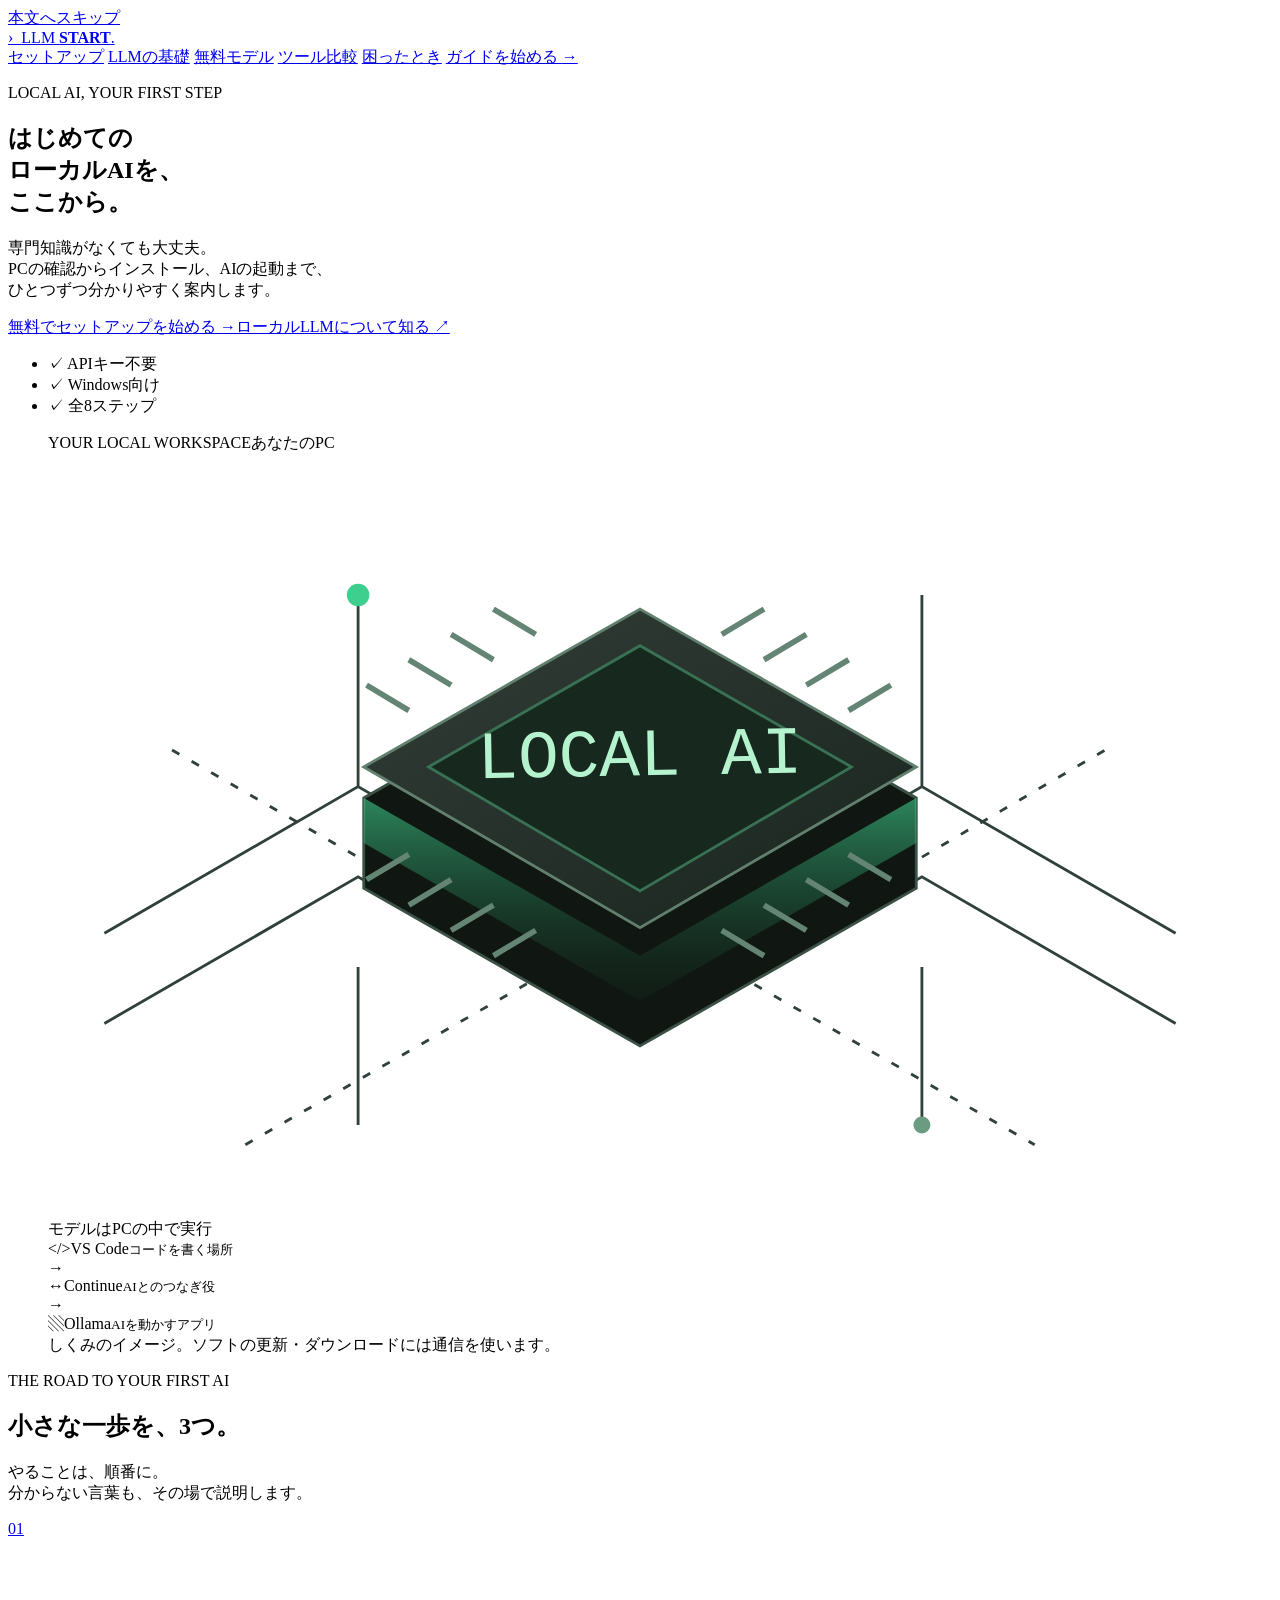
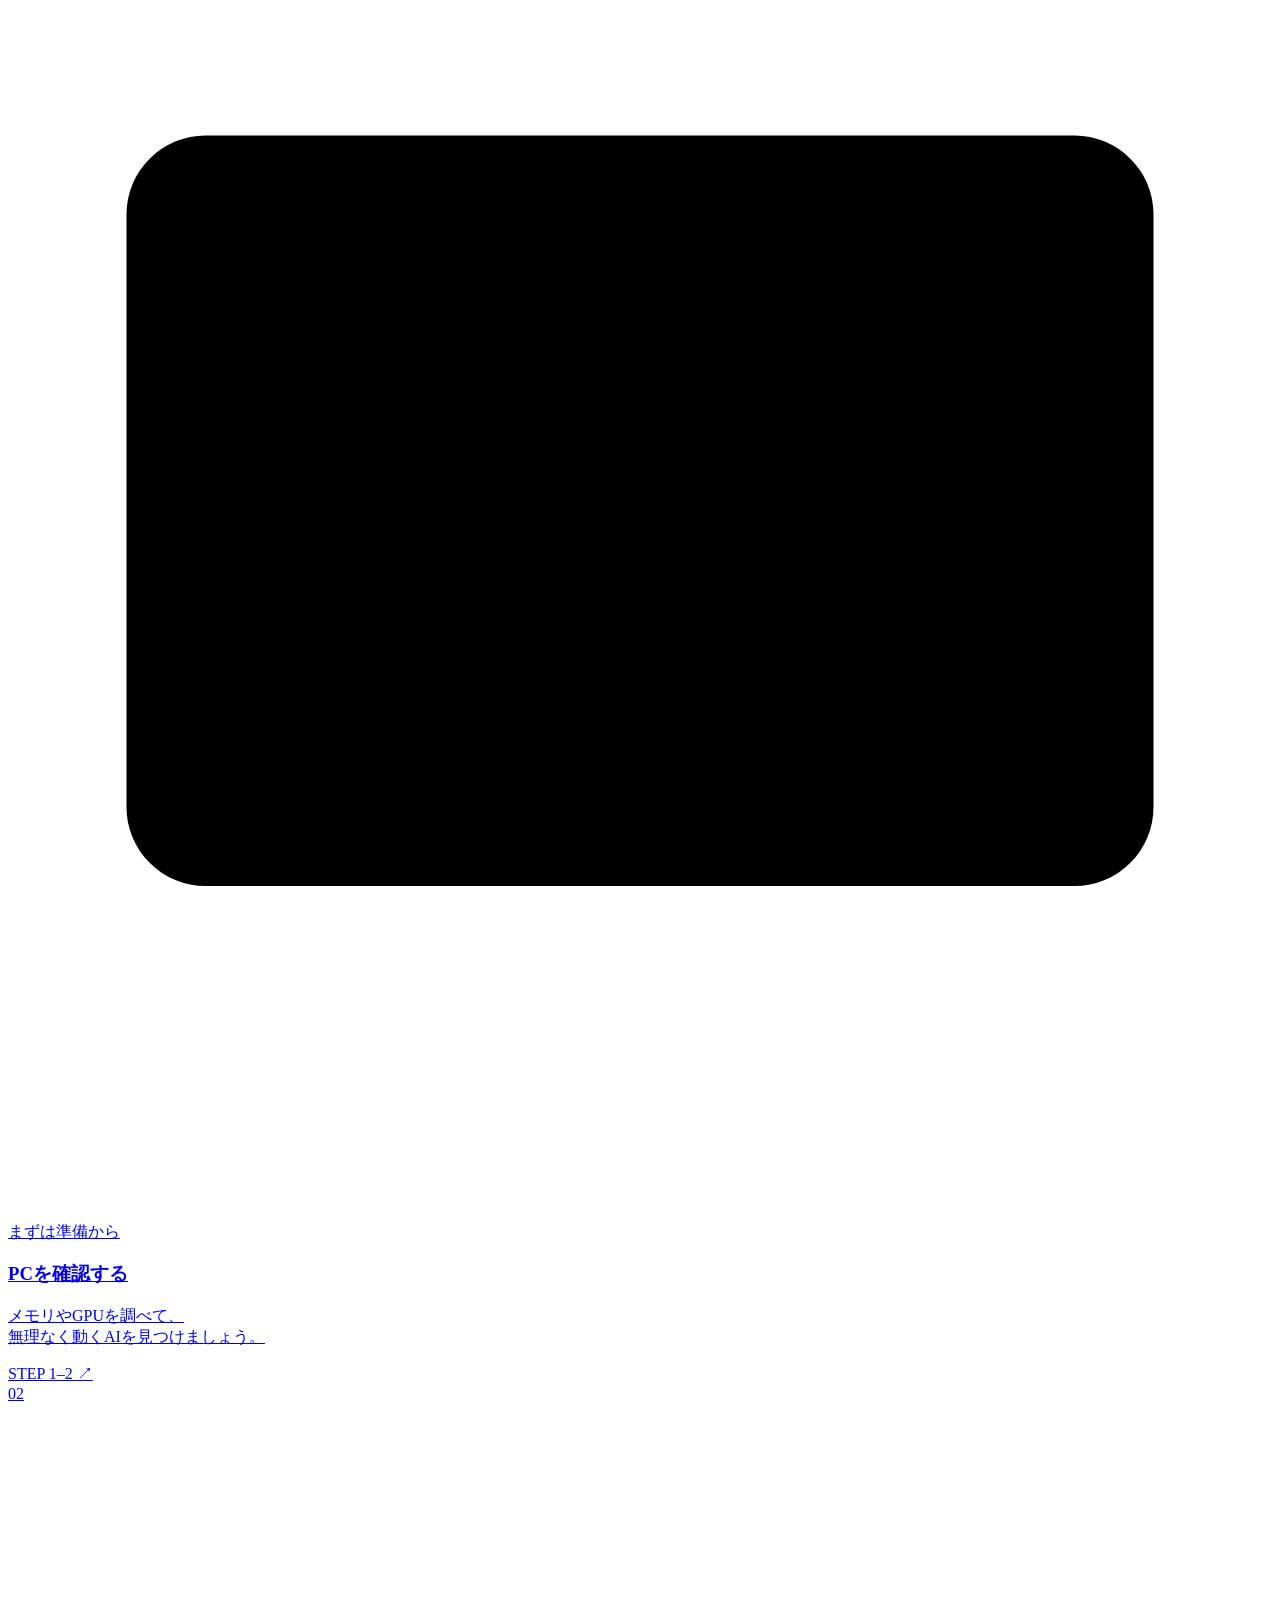
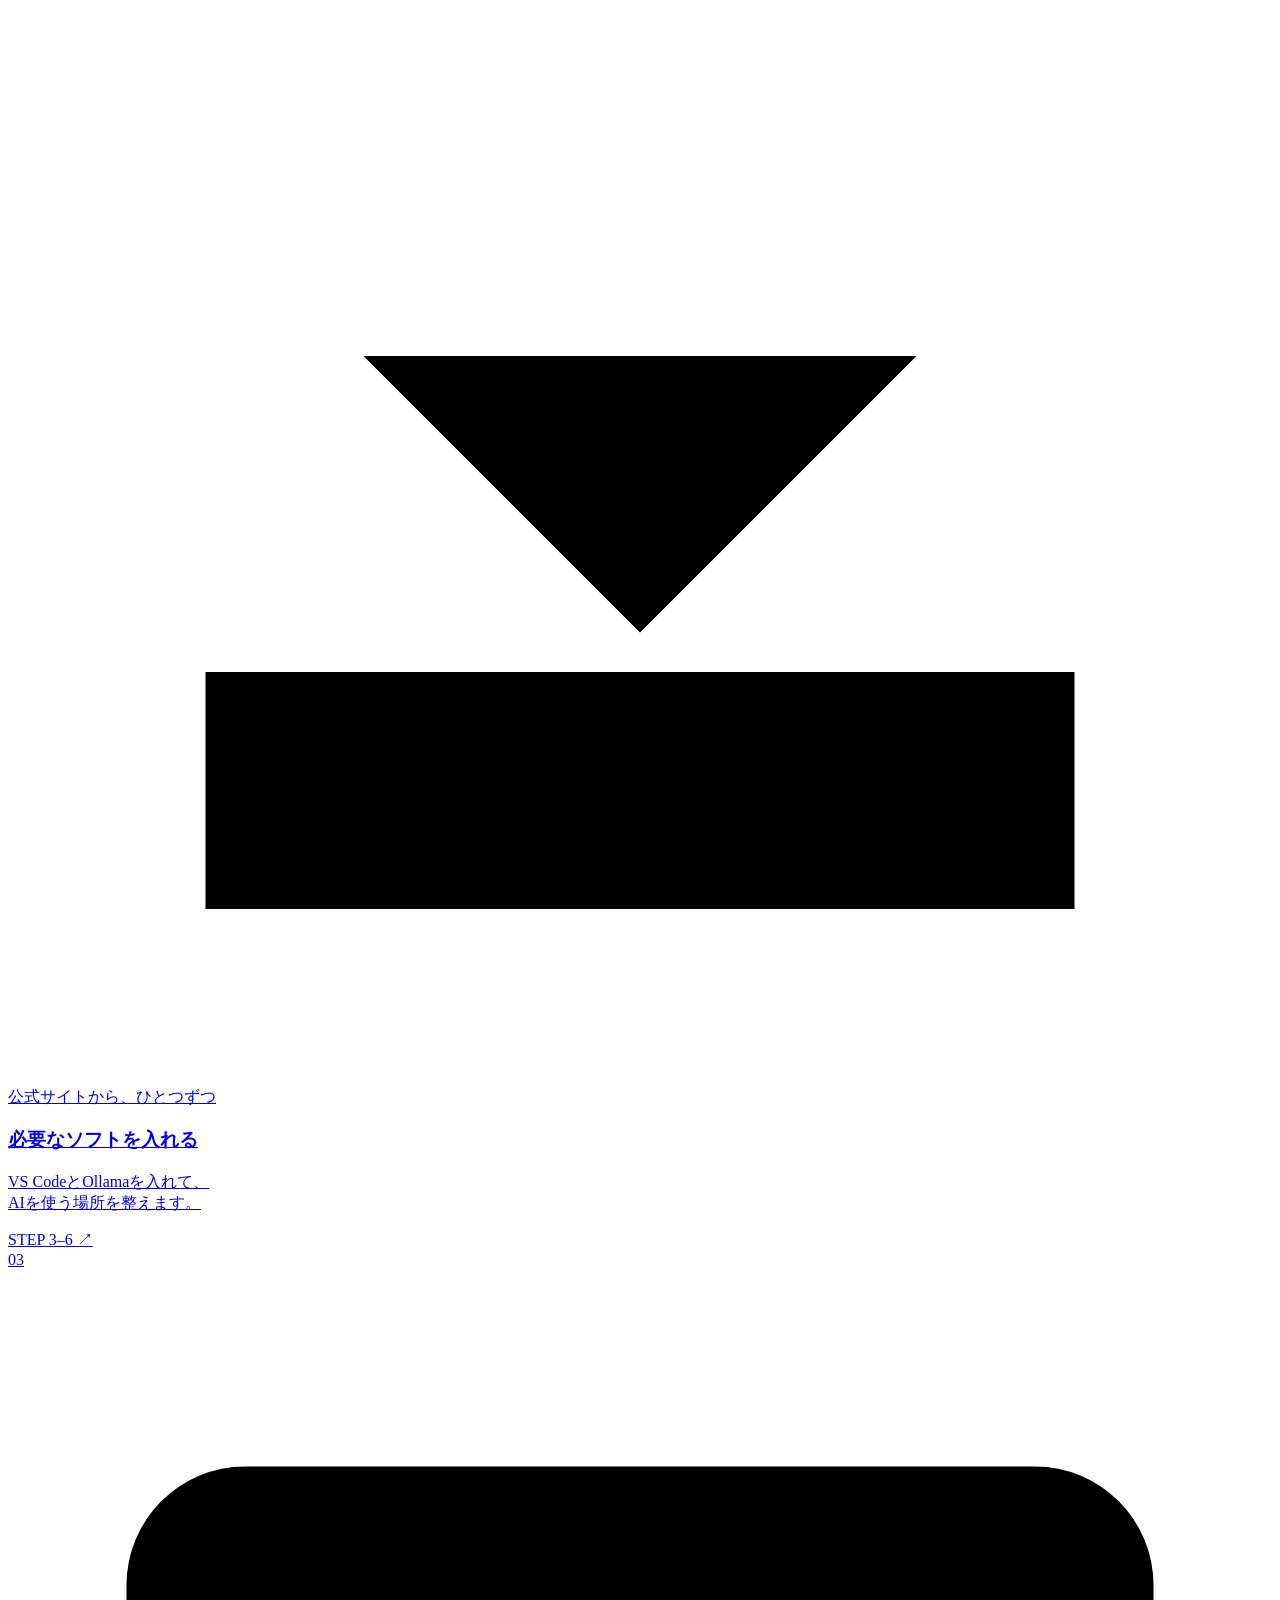
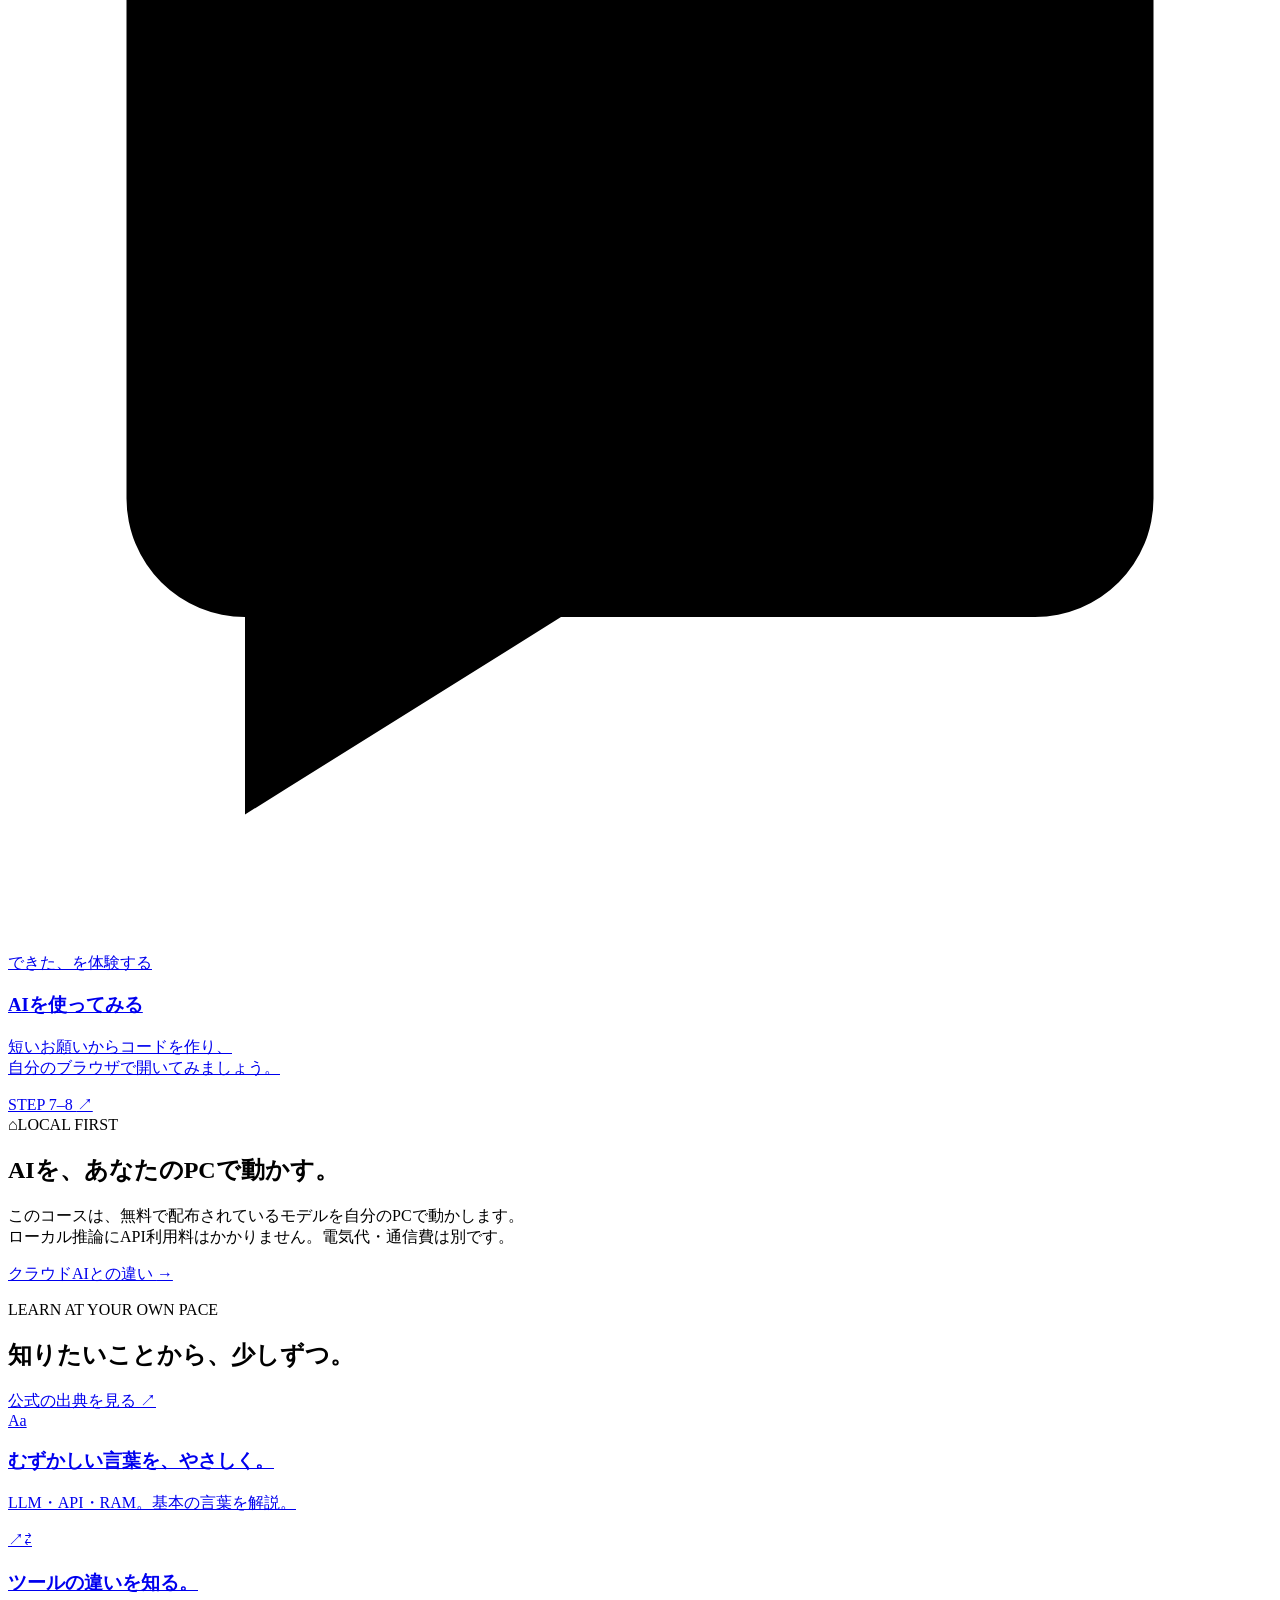
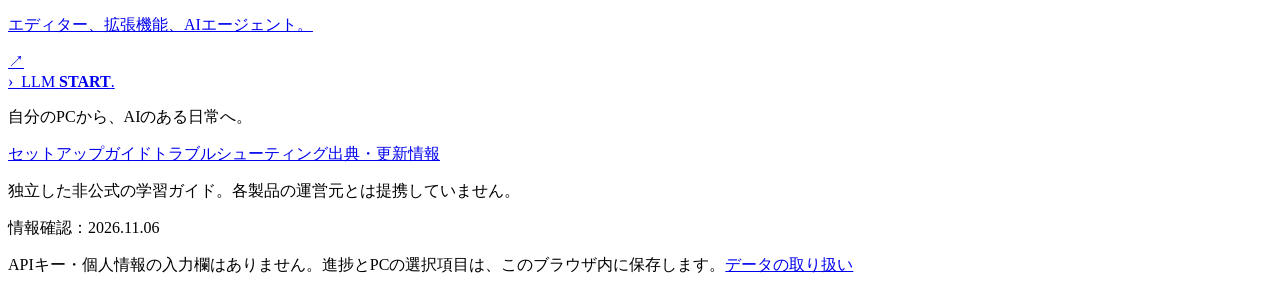
==== index.html @ eb3d096a "Publish LLM START guide pages" ====
<!doctype html>
<html lang="ja">
<head>
  <meta charset="utf-8">
  <meta name="viewport" content="width=device-width, initial-scale=1">
  <meta name="description" content="PCの確認からAIでコードを作るまで。Windows向けの無料ローカルLLM導入ガイド。">
  <meta name="theme-color" content="#121212">
  <meta http-equiv="Content-Security-Policy" content="default-src 'self'; script-src 'self'; style-src 'self'; img-src 'self' data:; connect-src 'none'; font-src 'self'; object-src 'none'; base-uri 'none'; form-action 'none'">
  <meta name="referrer" content="strict-origin-when-cross-origin">
  <link rel="icon" href="assets/favicon.svg" type="image/svg+xml">
  <link rel="stylesheet" href="assets/style.css">
  <title>はじめてのローカルAIを、ここから。 — LLM START</title>
  <script src="assets/catalog.js" defer></script>
  <script src="assets/core.js" defer></script>
  <script src="assets/app.js" defer></script>
</head>
<body data-page="index">
  <a class="skip-link" href="#main">本文へスキップ</a>
  <header class="site-header">
    <div class="header-inner wrap">
      <a class="brand" href="index.html" aria-label="LLM START ホーム"><span class="brand-symbol" aria-hidden="true">›_</span><span>LLM <b>START</b><span class="brand-period">.</span></span></a>
      <button class="menu-toggle" type="button" aria-expanded="false" aria-controls="main-menu" hidden><span>メニュー</span><span class="menu-lines" aria-hidden="true"></span></button>
      <nav class="main-menu" id="main-menu" aria-label="メインナビゲーション">
        <a href="guide.html" data-nav="guide">セットアップ</a>
        <a href="learn.html" data-nav="learn">LLMの基礎</a>
        <a href="models.html" data-nav="models">無料モデル</a>
        <a href="compare.html" data-nav="compare">ツール比較</a>
        <a href="faq.html" data-nav="faq">困ったとき</a>
        <a class="button button-small button-primary nav-cta" href="guide.html#step-1" data-start>ガイドを始める <span aria-hidden="true">→</span></a>
      </nav>
    </div>
  </header>
  <div class="storage-notice wrap" role="status" id="storage-notice" hidden>このブラウザでは進捗を保存できません。この画面内でチェックは使えますが、閉じると失われます。</div>
  <main id="main">
  <section class="hero wrap" aria-labelledby="hero-title">
    <div class="hero-copy">
      <p class="eyebrow"><span class="status-dot" aria-hidden="true"></span> LOCAL AI, YOUR FIRST STEP</p>
      <h1 id="hero-title">はじめての<br>ローカルAIを、<br><span>ここから。</span></h1>
      <p class="hero-description">専門知識がなくても大丈夫。<br>PCの確認からインストール、AIの起動まで、<br class="desktop-break">ひとつずつ分かりやすく案内します。</p>
      <div class="hero-actions"><a class="button button-primary" href="guide.html#step-1">無料でセットアップを始める <span aria-hidden="true">→</span></a><a class="hero-secondary" href="learn.html">ローカルLLMについて知る <span aria-hidden="true">↗</span></a></div>
      <ul class="hero-notes" aria-label="基本コースの特徴"><li><span aria-hidden="true">✓</span> APIキー不要</li><li><span aria-hidden="true">✓</span> Windows向け</li><li><span aria-hidden="true">✓</span> 全8ステップ</li></ul>
    </div>
    <figure class="local-scene">
      <div class="scene-top"><span><span class="status-dot" aria-hidden="true"></span> YOUR LOCAL WORKSPACE</span><span class="scene-device">あなたのPC</span></div>
      <div class="scene-canvas">
        <div class="scene-grid" aria-hidden="true"></div>
        <svg class="scene-chip" viewBox="0 0 420 270" role="img" aria-label="AIモデルを自分のPCの中で実行する仕組みのイメージ">
          <defs><linearGradient id="chip-top" x1="0" y1="0" x2="1" y2="1"><stop stop-color="#333d37"/><stop offset="1" stop-color="#19251f"/></linearGradient><linearGradient id="chip-edge" x1="0" y1="0" x2="0" y2="1"><stop stop-color="#3ecf8e" stop-opacity=".6"/><stop offset="1" stop-color="#194832" stop-opacity=".1"/></linearGradient></defs>
          <g fill="none" stroke="#2f4138" stroke-width="1"><path d="m20 170 90-52 100 58 100-58 90 52M20 202l90-52 100 58 100-58 90 52M110 50v68M310 50v68M110 182v56M310 182v56"/><path d="m44 105 66 38m200 0 65-38M70 245l140-80 140 80" stroke-dasharray="3 5"/></g>
          <path d="m112 122 98-56 98 56v32l-98 56-98-56z" fill="#101712" stroke="#3b5144"/>
          <path d="m112 122 98 56 98-56v16l-98 56-98-56z" fill="url(#chip-edge)"/>
          <path d="m112 111 98-56 98 56-98 57z" fill="url(#chip-top)" stroke="#62806e"/>
          <path d="m135 111 75-43 75 43-75 44z" fill="#17281e" stroke="#387154"/>
          <g fill="none" stroke="#658574" stroke-width="2"><path d="m128 91-15-9m30 0-15-9m30 0-15-9m30 0-15-9m126 36 15-9m-30 0 15-9m-30 0 15-9m-30 0 15-9M128 142l-15 9m30 0-15 9m30 0-15 9m30 0-15 9m126-36 15 9m-30 0 15 9m-30 0 15 9m-30 0 15 9"/></g>
          <g fill="#b5f3cf" text-anchor="middle" font-family="Consolas, monospace"><text x="210" y="114" font-size="24" transform="rotate(-1 210 111)">LOCAL AI</text></g>
          <circle cx="110" cy="50" r="4" fill="#3ecf8e"/><circle cx="310" cy="238" r="3" fill="#6b9b80"/>
        </svg>
        <div class="scene-label"><span class="status-dot" aria-hidden="true"></span> モデルはPCの中で実行</div>
      </div>
      <div class="scene-flow" aria-label="接続する3つのツール"><div><span class="tool-symbol" aria-hidden="true">&lt;/&gt;</span><span>VS Code<small>コードを書く場所</small></span></div><span class="flow-arrow" aria-hidden="true">→</span><div><span class="tool-symbol" aria-hidden="true">↔</span><span>Continue<small>AIとのつなぎ役</small></span></div><span class="flow-arrow" aria-hidden="true">→</span><div><span class="tool-symbol" aria-hidden="true">▧</span><span>Ollama<small>AIを動かすアプリ</small></span></div></div>
      <figcaption>しくみのイメージ。ソフトの更新・ダウンロードには通信を使います。</figcaption>
    </figure>
  </section>
  <div class="wrap resume-banner" id="home-resume" hidden><div><span class="status-dot" aria-hidden="true"></span><strong>前回の続きから始められます。</strong><p><span data-progress-count>0</span> / 8 ステップ完了。進捗はこのブラウザに保存されています。</p></div><a class="button button-secondary" href="guide.html" data-resume>続きから再開 <span aria-hidden="true">→</span></a></div>
  <section class="path-section wrap" aria-labelledby="path-title">
    <div class="section-heading"><div><p class="eyebrow">THE ROAD TO YOUR FIRST AI</p><h2 id="path-title">小さな一歩を、3つ。</h2></div><p>やることは、順番に。<br>分からない言葉も、その場で説明します。</p></div>
    <div class="path-grid">
      <a class="path-card" href="guide.html#step-1"><div class="path-card-top"><span class="path-number">01</span><svg viewBox="0 0 32 32" aria-hidden="true"><rect x="3" y="5" width="26" height="19" rx="2"/><path d="M11 29h10M16 24v5M8 11h7M8 15h12"/></svg></div><p class="card-kicker">まずは準備から</p><h3>PCを確認する</h3><p>メモリやGPUを調べて、<br>無理なく動くAIを見つけましょう。</p><span class="card-link">STEP 1–2 <span aria-hidden="true">↗</span></span></a>
      <a class="path-card" href="guide.html#step-3"><div class="path-card-top"><span class="path-number">02</span><svg viewBox="0 0 32 32" aria-hidden="true"><path d="M16 3v18m-7-7 7 7 7-7M5 22v6h22v-6"/></svg></div><p class="card-kicker">公式サイトから、ひとつずつ</p><h3>必要なソフトを入れる</h3><p>VS CodeとOllamaを入れて、<br>AIを使う場所を整えます。</p><span class="card-link">STEP 3–6 <span aria-hidden="true">↗</span></span></a>
      <a class="path-card" href="guide.html#step-7"><div class="path-card-top"><span class="path-number">03</span><svg viewBox="0 0 32 32" aria-hidden="true"><path d="M6 5h20a3 3 0 0 1 3 3v13a3 3 0 0 1-3 3H14l-8 5v-5a3 3 0 0 1-3-3V8a3 3 0 0 1 3-3zM10 12l4 4-4 4m8 0h5"/></svg></div><p class="card-kicker">できた、を体験する</p><h3>AIを使ってみる</h3><p>短いお願いからコードを作り、<br>自分のブラウザで開いてみましょう。</p><span class="card-link">STEP 7–8 <span aria-hidden="true">↗</span></span></a>
    </div>
  </section>
  <section class="local-intro wrap" aria-labelledby="local-title"><div class="local-intro-label"><span class="outline-icon" aria-hidden="true">⌂</span><span>LOCAL FIRST</span></div><div><h2 id="local-title">AIを、あなたのPCで動かす。</h2><p>このコースは、無料で配布されているモデルを自分のPCで動かします。<br>ローカル推論にAPI利用料はかかりません。電気代・通信費は別です。</p></div><a class="text-link" href="learn.html#local-cloud">クラウドAIとの違い <span aria-hidden="true">→</span></a></section>
  <section class="resources-section wrap" aria-labelledby="resources-title"><div class="section-heading"><div><p class="eyebrow">LEARN AT YOUR OWN PACE</p><h2 id="resources-title">知りたいことから、少しずつ。</h2></div><a class="text-link" href="sources.html">公式の出典を見る <span aria-hidden="true">↗</span></a></div><div class="resource-grid"><a href="learn.html" class="resource-link"><span class="resource-icon" aria-hidden="true">Aa</span><div><h3>むずかしい言葉を、やさしく。</h3><p>LLM・API・RAM。基本の言葉を解説。</p></div><span aria-hidden="true">↗</span></a><a href="compare.html" class="resource-link"><span class="resource-icon" aria-hidden="true">⇄</span><div><h3>ツールの違いを知る。</h3><p>エディター、拡張機能、AIエージェント。</p></div><span aria-hidden="true">↗</span></a></div></section>
</main>

  <footer class="site-footer">
    <div class="wrap footer-main"><div><a class="brand" href="index.html"><span class="brand-symbol" aria-hidden="true">›_</span><span>LLM <b>START</b><span class="brand-period">.</span></span></a><p>自分のPCから、AIのある日常へ。</p></div><nav aria-label="フッターナビゲーション"><a href="guide.html#step-1">セットアップガイド</a><a href="faq.html">トラブルシューティング</a><a href="sources.html">出典・更新情報</a></nav></div>
    <div class="wrap footer-bottom"><p>独立した非公式の学習ガイド。各製品の運営元とは提携していません。</p><p>情報確認：<time datetime="2026-11-06">2026.11.06</time></p></div>
    <p class="wrap privacy-line">APIキー・個人情報の入力欄はありません。進捗とPCの選択項目は、このブラウザ内に保存します。<a href="sources.html#privacy">データの取り扱い</a></p>
  </footer>
  <div id="announcement" class="sr-only" role="status" aria-live="polite" aria-atomic="true"></div>
</body>
</html>
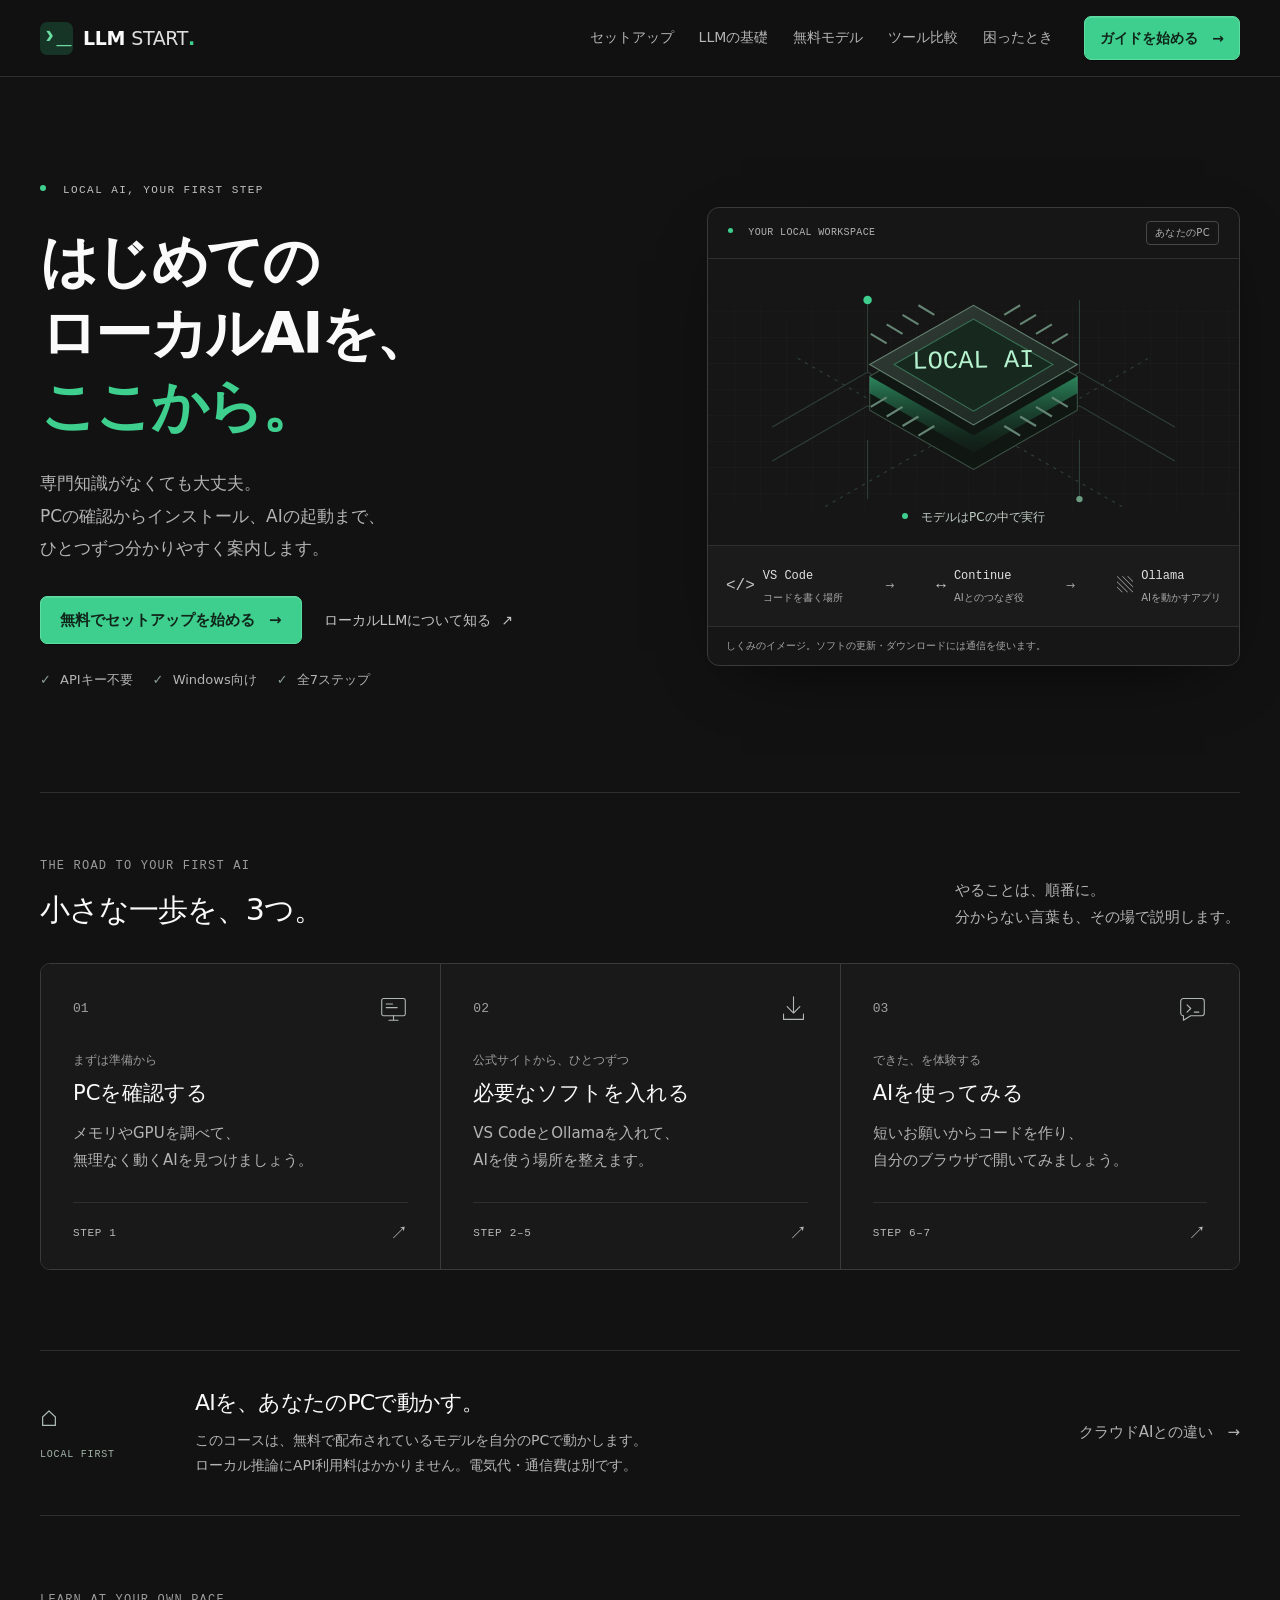
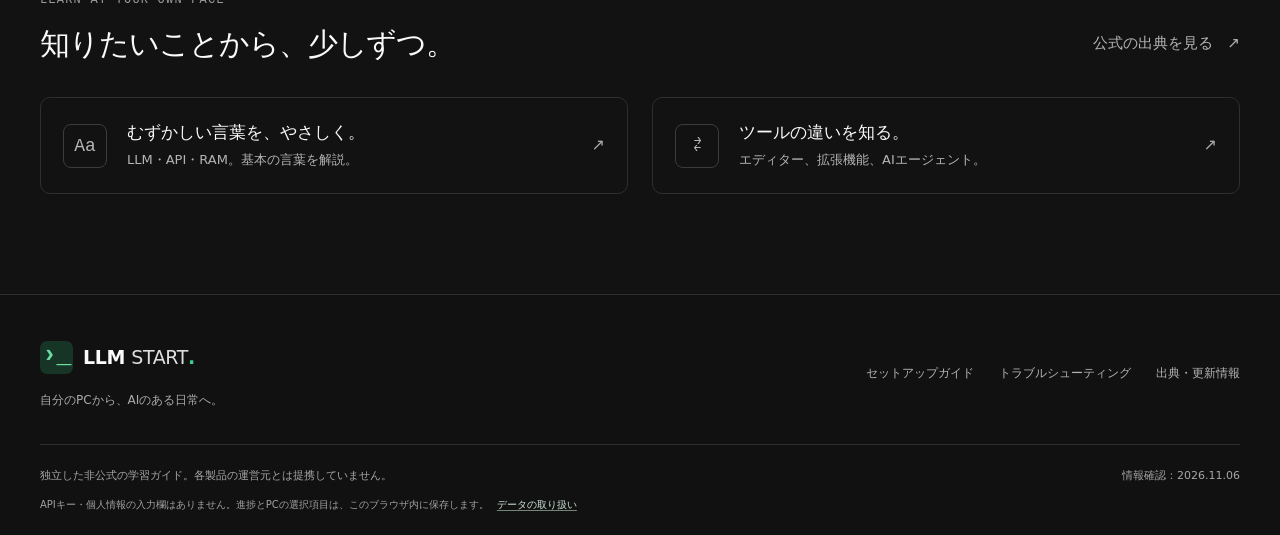
==== commit 2971e3aa: "Remove model-selection step from setup guide" ====
--- a/index.html
+++ b/index.html
@@ -8,11 +8,11 @@
   <meta http-equiv="Content-Security-Policy" content="default-src 'self'; script-src 'self'; style-src 'self'; img-src 'self' data:; connect-src 'none'; font-src 'self'; object-src 'none'; base-uri 'none'; form-action 'none'">
   <meta name="referrer" content="strict-origin-when-cross-origin">
   <link rel="icon" href="assets/favicon.svg" type="image/svg+xml">
-  <link rel="stylesheet" href="assets/style.css">
+  <link rel="stylesheet" href="assets/style.css?v=3">
   <title>はじめてのローカルAIを、ここから。 — LLM START</title>
   <script src="assets/catalog.js" defer></script>
-  <script src="assets/core.js" defer></script>
-  <script src="assets/app.js" defer></script>
+  <script src="assets/core.js?v=3" defer></script>
+  <script src="assets/app.js?v=3" defer></script>
 </head>
 <body data-page="index">
   <a class="skip-link" href="#main">本文へスキップ</a>
@@ -38,7 +38,7 @@
       <h1 id="hero-title">はじめての<br>ローカルAIを、<br><span>ここから。</span></h1>
       <p class="hero-description">専門知識がなくても大丈夫。<br>PCの確認からインストール、AIの起動まで、<br class="desktop-break">ひとつずつ分かりやすく案内します。</p>
       <div class="hero-actions"><a class="button button-primary" href="guide.html#step-1">無料でセットアップを始める <span aria-hidden="true">→</span></a><a class="hero-secondary" href="learn.html">ローカルLLMについて知る <span aria-hidden="true">↗</span></a></div>
-      <ul class="hero-notes" aria-label="基本コースの特徴"><li><span aria-hidden="true">✓</span> APIキー不要</li><li><span aria-hidden="true">✓</span> Windows向け</li><li><span aria-hidden="true">✓</span> 全8ステップ</li></ul>
+      <ul class="hero-notes" aria-label="基本コースの特徴"><li><span aria-hidden="true">✓</span> APIキー不要</li><li><span aria-hidden="true">✓</span> Windows向け</li><li><span aria-hidden="true">✓</span> 全7ステップ</li></ul>
     </div>
     <figure class="local-scene">
       <div class="scene-top"><span><span class="status-dot" aria-hidden="true"></span> YOUR LOCAL WORKSPACE</span><span class="scene-device">あなたのPC</span></div>
@@ -61,13 +61,13 @@
       <figcaption>しくみのイメージ。ソフトの更新・ダウンロードには通信を使います。</figcaption>
     </figure>
   </section>
-  <div class="wrap resume-banner" id="home-resume" hidden><div><span class="status-dot" aria-hidden="true"></span><strong>前回の続きから始められます。</strong><p><span data-progress-count>0</span> / 8 ステップ完了。進捗はこのブラウザに保存されています。</p></div><a class="button button-secondary" href="guide.html" data-resume>続きから再開 <span aria-hidden="true">→</span></a></div>
+  <div class="wrap resume-banner" id="home-resume" hidden><div><span class="status-dot" aria-hidden="true"></span><strong>前回の続きから始められます。</strong><p><span data-progress-count>0</span> / 7 ステップ完了。進捗はこのブラウザに保存されています。</p></div><a class="button button-secondary" href="guide.html" data-resume>続きから再開 <span aria-hidden="true">→</span></a></div>
   <section class="path-section wrap" aria-labelledby="path-title">
     <div class="section-heading"><div><p class="eyebrow">THE ROAD TO YOUR FIRST AI</p><h2 id="path-title">小さな一歩を、3つ。</h2></div><p>やることは、順番に。<br>分からない言葉も、その場で説明します。</p></div>
     <div class="path-grid">
-      <a class="path-card" href="guide.html#step-1"><div class="path-card-top"><span class="path-number">01</span><svg viewBox="0 0 32 32" aria-hidden="true"><rect x="3" y="5" width="26" height="19" rx="2"/><path d="M11 29h10M16 24v5M8 11h7M8 15h12"/></svg></div><p class="card-kicker">まずは準備から</p><h3>PCを確認する</h3><p>メモリやGPUを調べて、<br>無理なく動くAIを見つけましょう。</p><span class="card-link">STEP 1–2 <span aria-hidden="true">↗</span></span></a>
-      <a class="path-card" href="guide.html#step-3"><div class="path-card-top"><span class="path-number">02</span><svg viewBox="0 0 32 32" aria-hidden="true"><path d="M16 3v18m-7-7 7 7 7-7M5 22v6h22v-6"/></svg></div><p class="card-kicker">公式サイトから、ひとつずつ</p><h3>必要なソフトを入れる</h3><p>VS CodeとOllamaを入れて、<br>AIを使う場所を整えます。</p><span class="card-link">STEP 3–6 <span aria-hidden="true">↗</span></span></a>
-      <a class="path-card" href="guide.html#step-7"><div class="path-card-top"><span class="path-number">03</span><svg viewBox="0 0 32 32" aria-hidden="true"><path d="M6 5h20a3 3 0 0 1 3 3v13a3 3 0 0 1-3 3H14l-8 5v-5a3 3 0 0 1-3-3V8a3 3 0 0 1 3-3zM10 12l4 4-4 4m8 0h5"/></svg></div><p class="card-kicker">できた、を体験する</p><h3>AIを使ってみる</h3><p>短いお願いからコードを作り、<br>自分のブラウザで開いてみましょう。</p><span class="card-link">STEP 7–8 <span aria-hidden="true">↗</span></span></a>
+      <a class="path-card" href="guide.html#step-1"><div class="path-card-top"><span class="path-number">01</span><svg viewBox="0 0 32 32" aria-hidden="true"><rect x="3" y="5" width="26" height="19" rx="2"/><path d="M11 29h10M16 24v5M8 11h7M8 15h12"/></svg></div><p class="card-kicker">まずは準備から</p><h3>PCを確認する</h3><p>メモリやGPUを調べて、<br>無理なく動くAIを見つけましょう。</p><span class="card-link">STEP 1 <span aria-hidden="true">↗</span></span></a>
+      <a class="path-card" href="guide.html#step-3"><div class="path-card-top"><span class="path-number">02</span><svg viewBox="0 0 32 32" aria-hidden="true"><path d="M16 3v18m-7-7 7 7 7-7M5 22v6h22v-6"/></svg></div><p class="card-kicker">公式サイトから、ひとつずつ</p><h3>必要なソフトを入れる</h3><p>VS CodeとOllamaを入れて、<br>AIを使う場所を整えます。</p><span class="card-link">STEP 2–5 <span aria-hidden="true">↗</span></span></a>
+      <a class="path-card" href="guide.html#step-7"><div class="path-card-top"><span class="path-number">03</span><svg viewBox="0 0 32 32" aria-hidden="true"><path d="M6 5h20a3 3 0 0 1 3 3v13a3 3 0 0 1-3 3H14l-8 5v-5a3 3 0 0 1-3-3V8a3 3 0 0 1 3-3zM10 12l4 4-4 4m8 0h5"/></svg></div><p class="card-kicker">できた、を体験する</p><h3>AIを使ってみる</h3><p>短いお願いからコードを作り、<br>自分のブラウザで開いてみましょう。</p><span class="card-link">STEP 6–7 <span aria-hidden="true">↗</span></span></a>
     </div>
   </section>
   <section class="local-intro wrap" aria-labelledby="local-title"><div class="local-intro-label"><span class="outline-icon" aria-hidden="true">⌂</span><span>LOCAL FIRST</span></div><div><h2 id="local-title">AIを、あなたのPCで動かす。</h2><p>このコースは、無料で配布されているモデルを自分のPCで動かします。<br>ローカル推論にAPI利用料はかかりません。電気代・通信費は別です。</p></div><a class="text-link" href="learn.html#local-cloud">クラウドAIとの違い <span aria-hidden="true">→</span></a></section>
--- a/assets/style.css
+++ b/assets/style.css
@@ -0,0 +1,570 @@
+/* LLM START — one restrained palette, system fonts, no external dependencies. */
+:root {
+  color-scheme: dark;
+  --bg: #121212;
+  --surface: #1b1b1b;
+  --surface-high: #242424;
+  --text: #fafafa;
+  --muted: #b4b4b4;
+  --subtle: #9c9c9c;
+  --line: #2e2e2e;
+  --control-line: #696969;
+  --green: #3ecf8e;
+  --green-soft: #192d23;
+  --amber: #e8c77a;
+  --font: "Yu Gothic UI", "Hiragino Kaku Gothic ProN", "Yu Gothic", Meiryo, system-ui, -apple-system, "Segoe UI", sans-serif;
+  --mono: Consolas, "SFMono-Regular", "Cascadia Code", ui-monospace, monospace;
+  --radius: 10px;
+}
+* { box-sizing: border-box; }
+html { scroll-padding-top: 100px; }
+body { margin: 0; background: var(--bg); color: var(--text); font: 400 16px/1.8 var(--font); -webkit-font-smoothing: antialiased; }
+::selection { color: #fff; background: #285c42; }
+[hidden] { display: none !important; }
+a { color: inherit; text-decoration: none; text-underline-offset: .22em; }
+a:hover { color: #fff; }
+button, input, select { font: inherit; }
+button, summary, select, input[type="checkbox"] { cursor: pointer; }
+button { color: inherit; }
+button:disabled, select:disabled { cursor: default; opacity: .65; }
+button, a, summary { -webkit-tap-highlight-color: transparent; }
+:focus-visible { outline: 2px solid var(--green); outline-offset: 5px; }
+h1, h2, h3, h4, p, ul, ol, figure, dl { margin: 0; }
+h1, h2, h3, h4 { font-weight: 600; line-height: 1.45; }
+h1, h2 { letter-spacing: -.035em; }
+p { overflow-wrap: anywhere; }
+strong { font-weight: 600; color: var(--text); }
+svg { display: block; }
+code, pre, .mono { font-family: var(--mono); }
+code { overflow-wrap: anywhere; }
+pre { white-space: pre; overflow: auto; tab-size: 2; }
+pre code { overflow-wrap: normal; }
+kbd { display: inline-block; border: 1px solid #626262; border-bottom-width: 2px; border-radius: 4px; background: #242424; font: 13px/1.6 var(--font); padding: 0 6px; color: #ececec; vertical-align: 1px; }
+progress { width: 100%; height: 5px; border: 0; border-radius: 6px; overflow: hidden; background: #3c3c3c; accent-color: var(--green); }
+progress::-webkit-progress-bar { background: #3c3c3c; border-radius: 6px; }
+progress::-webkit-progress-value { background: var(--green); border-radius: 6px; }
+progress::-moz-progress-bar { background: var(--green); border-radius: 6px; }
+.wrap { width: min(1200px, calc(100% - 80px)); margin-inline: auto; }
+.sr-only { position: absolute; width: 1px; height: 1px; padding: 0; margin: -1px; overflow: hidden; clip: rect(0,0,0,0); white-space: nowrap; border: 0; }
+.skip-link { position: fixed; left: 16px; top: -100px; z-index: 200; background: var(--green); color: #10251a; padding: 10px 18px; border-radius: 6px; }
+.skip-link:focus { top: 10px; color: #10251a; }
+.button { display: inline-flex; align-items: center; justify-content: center; gap: 14px; min-height: 48px; border: 1px solid transparent; border-radius: 7px; padding: 10px 19px; font-weight: 600; font-size: 15px; line-height: 1.5; text-align: center; transition: background .15s, border-color .15s; }
+.button-primary { background: var(--green); border-color: #5cdda1; color: #10251a; box-shadow: 0 1px 1px #0006, inset 0 1px 0 #ffffff24; }
+.button-primary:hover { background: #60dfa3; color: #0d2217; }
+.button-secondary { background: #202020; border-color: var(--control-line); color: #f3f3f3; }
+.button-secondary:hover { background: #2c2c2c; border-color: #8a8a8a; }
+.button-small { min-height: 44px; padding: 9px 15px; font-size: 14px; }
+.text-link { color: var(--muted); font-size: 15px; display: inline-flex; align-items: center; gap: 14px; min-height: 44px; }
+.text-link:hover { text-decoration: underline; }
+.eyebrow { font: 12px/1.6 var(--mono); letter-spacing: .1em; color: var(--subtle); }
+.status-dot { display: inline-block; width: 6px; height: 6px; border-radius: 50%; background: var(--green); vertical-align: 2px; margin-right: 9px; }
+.tag { display: inline-block; font: 12px/1.5 var(--font); letter-spacing: 0; border: 1px solid #4b4b4b; color: #c9c9c9; background: #232323; padding: 4px 9px; border-radius: 5px; }
+.tag-green { background: var(--green-soft); color: #83e5b4; border-color: #37664b; }
+.site-header { position: sticky; top: 0; z-index: 100; border-bottom: 1px solid var(--line); background: #121212f5; backdrop-filter: blur(14px); }
+.header-inner { display: flex; align-items: center; justify-content: space-between; min-height: 76px; gap: 30px; }
+.brand { display: inline-flex; align-items: center; gap: 10px; min-height: 44px; white-space: nowrap; font: 600 19px/1 var(--font); letter-spacing: -.02em; }
+.brand b { font-weight: 400; color: #dedede; }
+.brand-symbol { display: inline-grid; place-items: center; width: 33px; height: 33px; border-radius: 7px; background: #173526; color: #6adea2; font: 600 25px/1 var(--mono); padding-bottom: 3px; }
+.brand-period { color: var(--green); }
+.main-menu { display: flex; gap: 25px; align-items: center; }
+.main-menu > a { display: inline-flex; align-items: center; min-height: 44px; font-size: 14px; color: var(--muted); white-space: nowrap; }
+.main-menu > a:hover, .main-menu > a[aria-current="page"] { color: #fff; }
+.main-menu > a[aria-current="page"] { text-decoration: underline; text-decoration-color: var(--green); text-underline-offset: 9px; }
+.main-menu .nav-cta { color: #10251a; margin-left: 6px; }
+.menu-toggle { border: 1px solid var(--control-line); background: #222; border-radius: 6px; min-width: 100px; min-height: 44px; align-items: center; justify-content: center; gap: 10px; font-size: 14px; }
+.enhanced .menu-toggle { display: none; }
+.menu-lines { width: 14px; height: 7px; border-top: 1px solid; border-bottom: 1px solid; }
+.storage-notice { margin-top: 16px; padding: 16px; border: 1px solid #7d6839; background: #272115; color: #ecd49a; border-radius: 6px; }
+/* Home */
+.hero { padding-block: 105px 100px; display: grid; grid-template-columns: 1.12fr 1fr; align-items: center; gap: 70px; }
+.hero-copy > .eyebrow { font-size: 11px; color: #c2c2c2; letter-spacing: .13em; }
+.hero h1 { font-size: clamp(45px, 4.45vw, 64px); line-height: 1.28; font-weight: 600; letter-spacing: -.045em; margin-top: 25px; }
+.hero h1 > span { color: var(--green); }
+.hero-description { color: var(--muted); font-size: 17px; line-height: 1.9; margin-top: 24px; }
+.hero-actions { margin-top: 32px; display: flex; flex-wrap: wrap; align-items: center; gap: 12px 22px; }
+.hero-secondary { display: inline-flex; gap: 10px; min-height: 44px; align-items: center; font-size: 14px; color: #c4c4c4; }
+.hero-secondary:hover { text-decoration: underline; }
+.hero-notes { margin-top: 24px; display: flex; flex-wrap: wrap; gap: 10px 20px; padding: 0; list-style: none; font-size: 13px; color: var(--muted); }
+.hero-notes span { color: #8b9c92; margin-right: 5px; }
+.local-scene { min-width: 0; border: 1px solid #3a3a3a; border-radius: 12px; background: #161616; box-shadow: 0 20px 70px -35px #000; overflow: hidden; }
+.scene-top { height: 51px; border-bottom: 1px solid var(--line); display: flex; align-items: center; justify-content: space-between; gap: 12px; padding: 0 20px; font: 10px/1.4 var(--mono); letter-spacing: .035em; color: #b3b3b3; }
+.scene-top .status-dot { width: 5px; height: 5px; }
+.scene-device { border: 1px solid #474747; padding: 4px 8px; border-radius: 4px; font-family: var(--font); font-size: 10px; }
+.scene-canvas { height: 286px; position: relative; isolation: isolate; overflow: hidden; }
+.scene-grid { position: absolute; inset: 0; background-image: linear-gradient(#ffffff05 1px, transparent 1px), linear-gradient(90deg,#ffffff05 1px, transparent 1px); background-size: 26px 26px; mask-image: linear-gradient(to bottom, transparent, #000 30%, #000 75%, transparent); }
+.scene-chip { position: absolute; width: 100%; height: 100%; inset: -12px 0 0; }
+.scene-label { position: absolute; bottom: 17px; width: 100%; text-align: center; font-size: 12px; color: #c1ceC6; }
+.scene-flow { display: flex; justify-content: space-between; gap: 5px; align-items: center; padding: 20px 18px; border-top: 1px solid var(--line); background: #1b1b1b; }
+.scene-flow > div { display: flex; align-items: center; gap: 8px; }
+.scene-flow > div > span:last-child { font-family: var(--mono); font-size: 12px; color: #e1e1e1; }
+.scene-flow small { display: block; color: #aaa; font: 10px/1.6 var(--font); margin-top: 2px; white-space: nowrap; }
+.tool-symbol { font: 16px/1.2 var(--mono); color: #c4c4c4; }
+.flow-arrow { font-size: 11px; color: #9c9c9c; }
+.local-scene figcaption { padding: 10px 18px; color: #a8a8a8; font-size: 10px; border-top: 1px solid var(--line); }
+.resume-banner { margin-top: -36px; margin-bottom: 55px; display: flex; align-items: center; justify-content: space-between; gap: 20px; padding: 20px 24px; border: 1px solid #3a604b; border-radius: var(--radius); background: #17221b; }
+.resume-banner p { margin-left: 18px; font-size: 14px; color: var(--muted); }
+.path-section { padding: 64px 0 80px; border-top: 1px solid var(--line); }
+.section-heading { display: flex; align-items: end; justify-content: space-between; gap: 24px; margin-bottom: 32px; }
+.section-heading h2 { font-size: 30px; font-weight: 500; margin-top: 12px; }
+.section-heading > p { font-size: 15px; color: var(--muted); }
+.path-grid { display: grid; grid-template-columns: repeat(3, minmax(0, 1fr)); border: 1px solid #3a3a3a; border-radius: var(--radius); overflow: hidden; }
+.path-card { background: #191919; padding: 30px 32px 24px; display: flex; flex-direction: column; transition: background .15s; }
+.path-card:hover { background: #202020; }
+.path-card + .path-card { border-left: 1px solid #3a3a3a; }
+.path-card:focus-visible { outline-offset: -5px; }
+.path-card-top { display: flex; justify-content: space-between; align-items: center; margin-bottom: 27px; }
+.path-number { font: 13px var(--mono); color: #a1a1a1; }
+.path-card-top svg { width: 29px; height: 29px; fill: none; stroke: #b2b9b5; stroke-width: 1.2; stroke-linecap: round; stroke-linejoin: round; }
+.card-kicker { color: var(--subtle); font-size: 12px; }
+.path-card h3 { margin-top: 6px; font-size: 21px; font-weight: 500; }
+.path-card > p:not(.card-kicker) { color: var(--muted); font-size: 15px; margin-top: 12px; }
+.card-link { display: flex; align-items: center; justify-content: space-between; margin-top: 28px; padding-top: 18px; border-top: 1px solid var(--line); font: 11px var(--mono); letter-spacing: .06em; color: #b9b9b9; }
+.card-link > span { font-size: 18px; }
+.local-intro { display: grid; grid-template-columns: 130px 1fr auto; gap: 25px; align-items: center; padding-block: 36px; border-top: 1px solid var(--line); border-bottom: 1px solid var(--line); }
+.local-intro-label { color: #a2b3a9; font: 10px/1.4 var(--mono); letter-spacing: .08em; }
+.outline-icon { display: block; margin-bottom: 15px; font-size: 30px; line-height: 1; color: #adbcB3; }
+.local-intro h2 { font-size: 22px; font-weight: 500; }
+.local-intro p { color: var(--muted); font-size: 14px; margin-top: 9px; }
+.resources-section { padding-block: 75px 100px; }
+.resource-grid { display: grid; grid-template-columns: 1fr 1fr; gap: 24px; }
+.resource-link { display: flex; align-items: center; gap: 20px; padding: 22px; border: 1px solid var(--line); border-radius: var(--radius); }
+.resource-link:hover { background: #1b1b1b; border-color: #575757; }
+.resource-icon { display: inline-grid; place-items: center; width: 44px; height: 44px; border: 1px solid #3c3c3c; border-radius: 8px; color: #b7b7b7; font: 18px var(--mono); flex-shrink: 0; }
+.resource-link h3 { font-size: 17px; font-weight: 500; }
+.resource-link p { font-size: 13px; color: var(--muted); margin-top: 3px; }
+.resource-link > span:last-child { margin-left: auto; color: #aaa; }
+/* Guide */
+.guide-layout { display: grid; grid-template-columns: 257px minmax(0, 1fr); gap: 65px; align-items: start; padding-block: 38px 80px; }
+.guide-sidebar { position: sticky; top: 107px; max-height: calc(100vh - 130px); overflow-y: auto; padding-right: 8px; scrollbar-width: thin; }
+.sidebar-progress { padding: 0 8px 22px; border-bottom: 1px solid var(--line); }
+.sidebar-progress > div { display: flex; justify-content: space-between; align-items: center; color: #c7c7c7; font-size: 13px; margin-bottom: 5px; }
+.sidebar-progress strong { font: 18px var(--mono); }
+.sidebar-progress p { display: flex; align-items: baseline; gap: 4px; font-size: 11px; color: #aaa; margin-top: 5px; }
+.save-indicator { font-size: 10px; margin-left: auto; }
+.step-menu { margin-top: 18px; }
+.step-menu > summary { display: none; }
+.step-menu ol { list-style: none; padding: 0; display: grid; gap: 5px; }
+.step-menu a { position: relative; display: flex; align-items: center; gap: 12px; min-height: 48px; padding: 9px 11px; border-radius: 6px; font-size: 13px; color: var(--muted); border: 1px solid transparent; }
+.step-menu a:hover { color: #fff; background: #222; }
+.step-menu a[aria-current="step"] { color: #f5f5f5; background: #212924; border-color: #365542; }
+.step-index { display: inline-grid; place-items: center; font: 11px var(--mono); width: 25px; height: 25px; border: 1px solid #646464; border-radius: 5px; color: #b7b7b7; flex-shrink: 0; }
+.is-complete .step-index { color: var(--green); background: #152a1e; border-color: #4d9d71; }
+.is-complete .step-index::after { content: "✓"; position: absolute; right: 9px; color: #8be5b6; font-size: 12px; }
+.sidebar-help { display: flex; align-items: center; gap: 13px; margin: 25px 7px 10px; padding-block: 18px; border-top: 1px solid var(--line); font-size: 13px; }
+.sidebar-help > span:first-child { display: inline-grid; place-items: center; width: 28px; height: 28px; border: 1px solid #666; border-radius: 50%; color: #b9b9b9; }
+.sidebar-help small { display: block; font-size: 11px; color: var(--subtle); }
+.reset-panel { margin-inline: 8px; font-size: 12px; color: #aaa; }
+.reset-panel summary { min-height: 44px; display: flex; align-items: center; text-decoration: underline; }
+.reset-panel p { margin-bottom: 14px; }
+.reset-panel .button { font-size: 12px; width: 100%; padding-inline: 8px; }
+.guide-main { min-width: 0; max-width: 800px; }
+.breadcrumb { display: flex; gap: 12px; align-items: center; color: var(--subtle); font-size: 12px; margin-bottom: 22px; }
+.breadcrumb a { min-height: 30px; display: inline-flex; align-items: center; }
+.breadcrumb a:hover { text-decoration: underline; }
+.guide-page-heading { padding-bottom: 28px; border-bottom: 1px solid var(--line); margin-bottom: 37px; }
+.guide-page-heading h1 { font-size: 18px; letter-spacing: -.01em; font-weight: 500; }
+.guide-page-heading p { font-size: 13px; color: var(--muted); margin-top: 6px; }
+.guide-step { scroll-margin-top: 105px; }
+.guide-step + .guide-step { margin-top: 70px; }
+.enhanced .guide-step { margin-top: 0; }
+.step-header .eyebrow { color: #d5d5d5; display: flex; align-items: center; gap: 9px; }
+.step-header .eyebrow > span:first-child { color: var(--subtle); }
+.step-header .tag { margin-left: 10px; }
+.step-header h2 { margin-top: 20px; font-size: 31px; line-height: 1.5; font-weight: 500; }
+.step-header h2:focus { outline: none; }
+.step-header h2:focus-visible { outline: 2px solid var(--green); outline-offset: 6px; }
+.step-header > p:last-child { color: var(--muted); margin-top: 14px; }
+.goal-box { display: flex; gap: 13px; border: 1px solid #395843; background: #17241c; border-radius: 8px; padding: 18px 21px; margin-top: 28px; font-size: 14px; }
+.goal-box > span { color: #8be3b3; font-size: 21px; line-height: 1.4; }
+.goal-box strong { font-size: 12px; color: #afccb9; }
+.goal-box p { color: #e1e9e4; margin-top: 2px; }
+.instruction { margin-top: 38px; }
+.instruction h3 { display: flex; align-items: start; gap: 13px; font-size: 20px; font-weight: 500; margin-bottom: 18px; line-height: 1.6; }
+.instruction-number { width: 27px; height: 28px; display: inline-grid; place-items: center; border: 1px solid #656565; border-radius: 6px; font: 12px var(--mono); flex-shrink: 0; margin-top: 2px; color: #d2d2d2; }
+.guide-main .instruction p { color: #c2c2c2; margin-block: 15px; }
+.instruction a:not(.button), .notice a, .source-note a, .two-notes a, .detail-box a, .article-body a:not(.button), .source-list a, .privacy-line a { color: #d0e6d9; text-decoration: underline; text-decoration-color: #72877a; }
+.instruction a:not(.button):hover, .article-body a:not(.button):hover { color: #92e8ba; }
+.instruction .button { margin-block: 4px; }
+.instruction code:not(pre code), .spec-reading code, .article-body code, .goal-box code { padding: 2px 5px; border-radius: 4px; background: #292929; color: #e2e2e2; font-size: .88em; }
+.code-box { min-width: 0; margin-block: 20px; overflow: hidden; border: 1px solid #484848; border-radius: 8px; background: #101010; }
+.code-head { display: flex; justify-content: space-between; align-items: center; gap: 12px; min-height: 50px; padding-left: 17px; background: #202020; border-bottom: 1px solid #393939; }
+.code-head > span { color: var(--muted); font-size: 12px; line-height: 1.6; padding-block: 10px; }
+.code-head button { min-height: 44px; min-width: 82px; margin-right: 3px; padding: 6px 12px; font-size: 12px; color: #e0e0e0; background: transparent; border: 1px solid #747474; border-radius: 5px; flex-shrink: 0; }
+.code-head button:hover { background: #333; }
+.code-box pre { margin: 0; padding: 20px; color: #c0ebd3; font: 14px/1.9 var(--mono); }
+.code-box pre:focus-visible { outline-offset: -4px; }
+.code-box pre code { background: none; padding: 0; color: inherit; font-size: inherit; }
+.prompt-box pre { color: #dfdfdf; font: 15px/1.9 var(--font); white-space: pre-wrap; overflow-wrap: anywhere; }
+.guide-main .copy-feedback, .copy-feedback { margin: 0; border-top: 1px solid #36443b; background: #1a2b20; color: #b6e0c7; padding: 11px 17px; font-size: 13px; }
+.copy-feedback.copy-error { color: #e8c77a; background: #2b2518; }
+.clipboard-helper { position: fixed; top: 0; left: -10000px; width: 10px; height: 10px; }
+.notice { padding: 18px 21px; border-left: 2px solid #b29652; background: #222018; color: #d4c5a2; border-radius: 0 6px 6px 0; font-size: 14px; margin-top: 27px; }
+.notice > strong { color: #e3d6b8; }
+.notice p { margin-top: 7px; color: #c3baa5; }
+.guide-main .instruction .notice p { color: #c3baa5; margin: 7px 0 0; }
+.source-note { font-size: 12px; line-height: 1.9; color: var(--subtle); margin-top: 30px; }
+.detail-box { border: 1px solid #454545; border-radius: 7px; margin-top: 22px; color: var(--muted); font-size: 14px; }
+.detail-box > summary { min-height: 48px; padding: 11px 17px; color: #ddd; }
+.detail-box > :not(summary) { margin: 0 20px 18px !important; }
+.detail-box ul { padding-left: 22px; }
+.step-completion { margin-top: 37px; border: 1px solid #626262; border-radius: 7px; background: #1d1d1d; }
+.step-completion:has(input:checked) { background: #18281e; border-color: #4f936b; }
+.step-completion label { display: flex; align-items: center; gap: 13px; min-height: 62px; padding: 15px 20px; cursor: pointer; font-size: 15px; }
+input[type="checkbox"] { width: 20px; height: 20px; accent-color: var(--green); flex-shrink: 0; }
+.step-navigation { display: flex; justify-content: space-between; align-items: center; gap: 15px; margin-top: 22px; }
+.step-navigation .button { min-height: 50px; }
+.guide-save-note { font-size: 12px; color: var(--subtle); border-top: 1px solid var(--line); padding-top: 24px; margin-top: 32px; }
+.task-diagram { margin-block: 25px; border: 1px solid #494949; border-radius: 8px; overflow: hidden; background: #1e1e1e; }
+.diagram-title { padding: 12px 17px; font-size: 12px; border-bottom: 1px solid #404040; }
+.diagram-title > span { color: var(--subtle); margin-left: 15px; }
+.task-diagram-body { display: grid; grid-template-columns: 100px 1fr; gap: 20px; padding: 16px; }
+.task-tabs { display: flex; flex-direction: column; gap: 4px; font-size: 12px; color: var(--muted); }
+.task-tabs > span { padding: 5px 10px; border-radius: 5px; }
+.task-tabs > .selected { background: #343434; color: #eee; }
+.task-detail { min-width: 0; }
+.task-detail > div { display: flex; justify-content: space-between; align-items: center; margin-bottom: 17px; font-size: 14px; }
+.diagram-capacity { font-family: var(--mono); }
+.diagram-capacity b { font-family: var(--font); margin-left: 8px; font-size: 18px; color: #8be3b3; }
+.task-detail svg { width: 100%; height: 66px; border: 1px solid #4e7960; fill: none; }
+.graph-grid { stroke: #394b40; stroke-width: .6; }
+.graph-line { stroke: #7cd19e; stroke-width: 1.5; }
+.guide-main .task-detail p { font-size: 10px; display: flex; justify-content: space-between; margin-block: 8px; }
+.task-diagram figcaption { font-size: 11px; color: var(--muted); padding: 10px 16px; border-top: 1px solid #393939; }
+.spec-reading { display: grid; gap: 0; margin-top: 24px; }
+.spec-reading > div { display: grid; grid-template-columns: 75px 1fr; gap: 14px; padding: 16px 0; border-bottom: 1px solid var(--line); }
+.spec-reading dt { color: #e3e3e3; font: 14px/1.8 var(--mono); }
+.spec-reading dd { margin: 0; color: #bdbdbd; font-size: 15px; }
+.plain-steps { padding-left: 25px; color: #c2c2c2; }
+.plain-steps li { padding-left: 6px; margin-block: 13px; }
+.success-note, .guide-main .instruction .success-note { color: #a5d7ba; background: #17241c; border-radius: 6px; padding: 14px 17px; font-size: 14px; }
+.spec-selector { border: 1px solid #444; padding: 25px; border-radius: var(--radius); margin-top: 32px; background: #1b1b1b; }
+.panel-heading { display: flex; justify-content: space-between; align-items: center; gap: 16px; }
+.panel-heading h3 { font-size: 19px; font-weight: 500; }
+.spec-selector > p { font-size: 14px; color: var(--muted); margin-top: 7px; }
+.spec-fields { display: grid; gap: 21px; margin-block: 25px 8px; }
+label[for] { display: block; color: #ddd; font-size: 14px; margin-bottom: 8px; }
+select { width: 100%; max-width: 100%; min-height: 49px; border: 1px solid #747474; background: #242424; color: #eee; padding: 10px 12px; font-size: 15px; border-radius: 6px; }
+.recommendation { border-top: 1px solid #454545; margin-top: 20px; padding-top: 25px; }
+.recommendation .eyebrow { color: #92d9b0; font-family: var(--font); font-size: 12px; }
+.recommendation h4 { font: 400 26px/1.5 var(--mono); letter-spacing: -.05em; margin-top: 8px; }
+.recommendation h4 > span { color: var(--green); }
+.recommendation > p:not(.eyebrow) { color: #c3c3c3; font-size: 14px; margin-top: 13px; }
+.recommend-facts { display: flex; flex-wrap: wrap; gap: 12px 30px; margin-top: 20px; padding: 15px 0; border-top: 1px solid var(--line); border-bottom: 1px solid var(--line); font-size: 12px; color: var(--muted); }
+.recommend-facts strong { display: block; font-size: 15px; margin-top: 2px; }
+.recommendation > p.recommend-warning { color: #dec991; font-size: 13px; }
+.model-choice { margin-top: 27px; }
+.model-choice p { color: var(--muted); font-size: 12px; margin-top: 9px; }
+.two-notes { display: grid; grid-template-columns: 1fr 1fr; gap: 26px; margin-top: 33px; }
+.two-notes h3 { font-size: 16px; font-weight: 500; }
+.two-notes p { font-size: 14px; color: var(--muted); margin-top: 11px; }
+.terminal-example { background: #101010; border: 1px solid #494949; border-radius: 8px; padding: 16px 19px; margin-top: 22px; }
+.terminal-example > div { display: flex; justify-content: space-between; border-bottom: 1px solid #333; padding-bottom: 12px; font-size: 12px; color: var(--subtle); }
+.guide-main .terminal-example p { font: 12px/1.8 var(--mono); margin-block: 18px; }
+.terminal-example small { font-size: 11px; color: #aaa; }
+.terminal-cursor { display: inline-block; width: 7px; height: 15px; background: #bbb; vertical-align: -2px; }
+.check-list { padding-left: 22px; color: #c2c2c2; }
+.check-list li { padding-left: 7px; margin-block: 16px; }
+.check-list li::marker { color: #93c8a8; }
+.all-done { border: 1px solid #467958; background: #17281e; border-radius: var(--radius); padding: 28px; margin-top: 28px; }
+.all-done > span { display: block; color: var(--green); font-size: 30px; }
+.all-done h3 { font-size: 24px; font-weight: 500; margin-block: 9px; }
+.all-done p { color: #b8cebf; font-size: 15px; }
+/* Reference pages */
+.page-shell { width: min(820px, calc(100% - 80px)); margin-inline: auto; padding-block: 36px 90px; }
+.page-shell-wide { width: min(1120px, calc(100% - 80px)); }
+.page-intro { padding-block: 20px 36px; border-bottom: 1px solid var(--line); margin-bottom: 35px; }
+.page-intro h1 { font-size: 40px; font-weight: 500; line-height: 1.5; margin-top: 15px; }
+.page-intro > p:last-child { margin-top: 18px; color: var(--muted); font-size: 17px; }
+.article-body > section { margin-block: 40px; scroll-margin-top: 100px; }
+.article-body h2 { font-size: 25px; font-weight: 500; margin-bottom: 20px; }
+.article-body h3 { font-size: 19px; font-weight: 500; margin-block: 25px 12px; }
+.article-body p { color: #bfbfbf; margin-block: 15px; }
+.article-body ul, .article-body ol { padding-left: 24px; color: #c2c2c2; }
+.article-body li { padding-left: 5px; margin-block: 12px; }
+.term-list { margin-top: 20px; }
+.term-list > div { padding: 26px 0; border-bottom: 1px solid var(--line); scroll-margin-top: 100px; }
+.term-list dt { font-size: 20px; font-weight: 500; color: #f0f0f0; }
+.term-list dt small { color: var(--subtle); font: 12px/1.7 var(--mono); margin-left: 12px; }
+.term-list dd { margin: 10px 0 0; color: #bfbfbf; }
+.term-nav { display: flex; flex-wrap: wrap; gap: 8px; margin-top: 24px; }
+.term-nav a { display: inline-flex; align-items: center; min-height: 44px; padding: 6px 13px; border: 1px solid #606060; border-radius: 6px; font-size: 13px; background: #1b1b1b; text-decoration: none !important; }
+.reading-cta { display: flex; justify-content: space-between; align-items: center; gap: 20px; border: 1px solid #494949; border-radius: 9px; padding: 26px; margin-top: 45px; background: #1b1b1b; }
+.reading-cta h2 { font-size: 20px; margin: 0; }
+.reading-cta p { margin-top: 7px; font-size: 14px; color: var(--muted); }
+.comparison-scroll { overflow: auto; border: 1px solid #4b4b4b; border-radius: 8px; margin-block: 24px; }
+table { width: 100%; border-collapse: collapse; text-align: left; font-size: 14px; }
+th, td { padding: 17px 18px; border-bottom: 1px solid #3c3c3c; border-right: 1px solid #333; vertical-align: top; }
+th { background: #242424; font-weight: 500; color: #eee; }
+td { color: #bfbfbf; background: #191919; }
+tr:last-child > * { border-bottom: 0; }
+tr > :last-child { border-right: 0; }
+.editor-table { min-width: 760px; }
+.editor-table th[scope="row"] { min-width: 115px; }
+td a { color: #d3e7dc; text-decoration: underline; }
+.table-caption { font-size: 12px; color: #aaa; }
+.models-grid { display: grid; grid-template-columns: 1fr 1fr; gap: 24px; margin-block: 32px; }
+.model-card { border: 1px solid #454545; padding: 28px; border-radius: 9px; background: #1a1a1a; display: flex; flex-direction: column; }
+.model-card-top { display: flex; justify-content: space-between; align-items: center; color: var(--subtle); font-size: 13px; margin-bottom: 21px; }
+.model-card h2 { font-size: 22px; font-family: var(--mono); font-weight: 400; letter-spacing: -.05em; }
+.model-card h2 > span { color: #b6c7be; }
+.model-card > p { font-size: 15px; color: #bcbcbc; margin-top: 16px; }
+.model-facts { margin-top: 24px; font-size: 12px; }
+.model-facts > div { display: grid; grid-template-columns: 98px 1fr; gap: 8px; border-top: 1px solid #353535; padding: 11px 0; }
+.model-facts dt { color: #a8a8a8; }
+.model-facts dd { margin: 0; color: #e0e0e0; }
+.model-tag { padding: 11px 13px; background: #101010; border: 1px solid #393939; border-radius: 5px; font-size: 12px; margin-block: 15px 0; overflow-wrap: anywhere; }
+.model-card > p.model-source { font-size: 11px; line-height: 2; margin-bottom: 23px; }
+.model-source a { color: #d1ded6; text-decoration: underline; }
+.model-card .button { align-self: start; margin-top: auto; }
+.faq-search { margin-block: 32px 22px; }
+.faq-search input { width: 100%; min-height: 52px; border: 1px solid #777; border-radius: 7px; padding: 10px 17px; background: #222; color: #eee; }
+.faq-search input::placeholder { color: #aaa; }
+.faq-search p { color: var(--subtle); font-size: 12px; margin-top: 10px; }
+.faq-list { border-top: 1px solid #484848; }
+.faq-item { border-bottom: 1px solid #484848; scroll-margin-top: 105px; }
+.faq-item > summary { display: flex; justify-content: space-between; align-items: center; gap: 18px; min-height: 76px; padding: 19px 5px; font-size: 17px; list-style: none; }
+.faq-item > summary::-webkit-details-marker { display: none; }
+.faq-item > summary::after { content: '+'; color: #b9b9b9; font: 22px var(--mono); flex-shrink: 0; }
+.faq-item[open] > summary::after { content: '−'; }
+.faq-answer { padding: 0 6px 25px; color: #bfbfbf; font-size: 16px; }
+.faq-answer p { margin-block: 13px; }
+.faq-answer a:not(.button) { color: #d2e5da; text-decoration: underline; }
+.faq-answer ol, .faq-answer ul { padding-left: 23px; }
+.faq-answer li { padding-left: 5px; margin-block: 12px; }
+.faq-empty { padding: 30px; color: #ccc; background: #1d1d1d; border: 1px solid #484848; border-radius: 8px; }
+.source-list { padding: 0; list-style: none; }
+.source-list li { margin: 0; padding: 21px 0; border-bottom: 1px solid var(--line); }
+.source-list a { display: inline-block; font-size: 16px; }
+.source-list small { display: block; color: var(--subtle); font-size: 12px; margin-top: 5px; }
+.update-row { display: grid; grid-template-columns: 100px 1fr; gap: 20px; border-top: 1px solid #444; padding-top: 20px; color: #bfbfbf; }
+.update-row time { font: 12px/2 var(--mono); color: #aaa; }
+/* Footer */
+.site-footer { border-top: 1px solid var(--line); background: #111; padding-block: 40px 24px; }
+.footer-main { display: flex; justify-content: space-between; align-items: center; gap: 30px; padding-bottom: 32px; }
+.footer-main > div > p { color: #aaa; font-size: 12px; margin-top: 11px; }
+.footer-main nav { display: flex; flex-wrap: wrap; gap: 8px 25px; }
+.footer-main nav a { display: inline-flex; align-items: center; min-height: 44px; color: var(--muted); font-size: 12px; }
+.footer-main nav a:hover { text-decoration: underline; }
+.footer-bottom { border-top: 1px solid var(--line); padding-top: 21px; display: flex; justify-content: space-between; gap: 18px; color: #a7a7a7; font-size: 11px; }
+.privacy-line { font-size: 10px; color: #a1a1a1; padding-top: 10px; }
+.privacy-line a { margin-left: 8px; }
+@media (min-width: 1600px) { .hero { padding-block: 120px; } }
+@media (max-width: 1140px) {
+  .wrap { width: calc(100% - 56px); }
+  .main-menu { gap: 18px; }
+  .main-menu > a { font-size: 13px; }
+  .hero { gap: 35px; padding-block: 82px; }
+  .hero h1 { font-size: 54px; }
+  .hero-actions { gap: 10px; }
+  .scene-flow { padding-inline: 12px; }
+  .tool-symbol { display: none; }
+  .path-card { padding: 25px; }
+  .path-card h3 { font-size: 19px; }
+  .guide-layout { gap: 38px; grid-template-columns: 235px minmax(0,1fr); }
+  .step-header h2 { font-size: 28px; }
+  .local-intro { grid-template-columns: 100px 1fr; }
+  .local-intro > .text-link { grid-column: 2; }
+}
+@media (max-width: 960px) {
+  .header-inner { flex-wrap: wrap; gap: 0; min-height: 70px; padding-block: 12px; }
+  .main-menu { flex: 1 0 100%; flex-wrap: wrap; margin-top: 15px; border-top: 1px solid #333; padding-top: 10px; gap: 8px 23px; }
+  .enhanced .menu-toggle { display: inline-flex; }
+  .enhanced .main-menu { display: none; }
+  .enhanced .main-menu.is-open { display: flex; }
+  .main-menu > a { font-size: 15px; }
+  .main-menu .nav-cta { margin-left: 0; }
+  .hero { gap: 32px; }
+  .hero h1 { font-size: 48px; }
+  .hero-description { font-size: 16px; }
+  .hero-actions .button { font-size: 14px; padding-inline: 15px; }
+  .scene-device { display: none; }
+  .scene-canvas { height: 248px; }
+  .scene-flow { flex-wrap: wrap; gap: 9px; }
+  .scene-flow small { font-size: 9px; }
+  .path-card { padding: 24px 20px; }
+  .path-card > p:not(.card-kicker) { font-size: 14px; }
+  .path-card br { display: none; }
+  .resource-link { padding: 17px; gap: 12px; }
+  .resource-link h3 { font-size: 15px; }
+  .resource-icon { width: 35px; height: 35px; }
+  .footer-main { align-items: start; }
+}
+@media (max-width: 860px) {
+  .guide-layout { display: block; padding-top: 24px; }
+  .guide-sidebar { position: static; overflow: visible; max-height: none; padding: 0; border: 1px solid #494949; border-radius: 8px; background: #1b1b1b; margin-bottom: 26px; }
+  .sidebar-progress { padding: 18px 20px 13px; border-bottom: 0; }
+  .sidebar-progress > div { font-size: 14px; }
+  .sidebar-progress p { justify-content: start; font-size: 12px; }
+  .save-indicator { font-size: 11px; }
+  .step-menu { border-top: 1px solid #494949; margin-top: 0; }
+  .step-menu > summary { display: flex; justify-content: space-between; align-items: center; min-height: 48px; padding: 10px 20px; font-size: 14px; }
+  .step-menu nav { padding: 0 10px 10px; }
+  .step-menu a { font-size: 14px; }
+  .guide-sidebar .sidebar-help { display: none; }
+  .reset-panel { margin: 0 20px; border-top: 1px solid #414141; }
+  .reset-panel > summary { font-size: 11px; min-height: 44px; }
+  .reset-panel .button { width: auto; margin-bottom: 16px; }
+  .guide-main { max-width: 100%; }
+  .guide-page-heading { padding-bottom: 20px; margin-bottom: 28px; }
+  .guide-step { scroll-margin-top: 95px; }
+  .hero { grid-template-columns: 1fr; gap: 48px; padding-block: 60px; }
+  .hero-copy { max-width: 680px; }
+  .hero h1 { font-size: 58px; }
+  .local-scene { width: 100%; max-width: 620px; }
+  .scene-canvas { height: 300px; }
+  .scene-flow { padding: 20px; }
+  .scene-flow small { font-size: 11px; }
+  .scene-flow .tool-symbol { display: inline-block; }
+  .scene-top { font-size: 11px; }
+  .scene-device { display: inline-block; }
+  .path-grid { grid-template-columns: 1fr; }
+  .path-card { display: grid; grid-template-columns: 70px 1fr 55px; column-gap: 20px; padding: 25px; }
+  .path-card + .path-card { border-left: 0; border-top: 1px solid #3a3a3a; }
+  .path-card-top { flex-direction: column; align-items: start; grid-row: 1/4; margin: 0; gap: 20px; justify-content: start; }
+  .path-card .card-kicker { grid-column: 2; }
+  .path-card h3 { grid-column: 2; font-size: 22px; }
+  .path-card > p:not(.card-kicker) { grid-column: 2; font-size: 15px; }
+  .card-link { grid-column: 3; grid-row: 1/4; margin: 0; padding: 0; border-top: 0; flex-direction: column; align-items: end; justify-content: center; font-size: 9px; gap: 15px; white-space: nowrap; }
+  .section-heading { align-items: start; }
+  .section-heading > p { display: none; }
+  .resource-grid { grid-template-columns: 1fr; gap: 14px; }
+  .resource-link { padding: 20px; }
+  .resource-link h3 { font-size: 17px; }
+  .footer-main { flex-direction: column; gap: 18px; }
+  .page-shell, .page-shell-wide { width: calc(100% - 56px); }
+  .models-grid { gap: 17px; }
+  .model-card { padding: 23px; }
+  .model-card h2 { font-size: 20px; }
+  .resume-banner { margin-top: 0; }
+}
+@media (max-width: 600px) {
+  .wrap, .page-shell, .page-shell-wide { width: calc(100% - 40px); }
+  .header-inner { min-height: 66px; padding-block: 10px; }
+  .brand { font-size: 17px; gap: 8px; }
+  .brand-symbol { width: 31px; height: 31px; }
+  .main-menu { flex-direction: column; align-items: stretch; gap: 5px; max-height: calc(100dvh - 90px); overflow: auto; }
+  .main-menu > a { padding-inline: 10px; }
+  .main-menu .nav-cta { justify-content: center; margin-block: 8px; }
+  .hero { padding-block: 47px 50px; gap: 39px; }
+  .hero-copy > .eyebrow { font-size: 9px; letter-spacing: .1em; }
+  .hero h1 { font-size: clamp(41px, 11.3vw, 60px); margin-top: 22px; line-height: 1.32; }
+  .hero-description { font-size: 16px; margin-top: 22px; line-height: 1.9; }
+  .desktop-break { display: none; }
+  .hero-actions { margin-top: 27px; gap: 12px; align-items: stretch; flex-direction: column; }
+  .hero-actions .button { min-height: 50px; font-size: 14px; }
+  .hero-secondary { justify-content: center; font-size: 14px; }
+  .hero-notes { gap: 9px 15px; font-size: 11px; margin-top: 17px; }
+  .scene-top { padding-inline: 15px; font-size: 9px; }
+  .scene-device { font-size: 9px; }
+  .scene-canvas { height: 245px; }
+  .scene-flow { padding: 18px 12px; gap: 7px; }
+  .scene-flow .tool-symbol { display: none; }
+  .scene-flow > div > span:last-child { font-size: 12px; }
+  .scene-flow small { font-size: 9px; }
+  .local-scene figcaption { font-size: 10px; padding-inline: 12px; line-height: 1.7; }
+  .section-heading h2 { font-size: 25px; }
+  .section-heading .eyebrow { font-size: 10px; }
+  .section-heading > .text-link { font-size: 12px; gap: 4px; }
+  .path-section { padding-block: 42px 48px; }
+  .path-card { padding: 25px 20px; grid-template-columns: 34px 1fr 30px; column-gap: 12px; }
+  .path-card-top { gap: 20px; }
+  .path-card-top svg { width: 25px; height: 25px; }
+  .path-card h3 { font-size: 19px; }
+  .path-card > p:not(.card-kicker) { font-size: 14px; }
+  .card-link { font-size: 0; gap: 0; }
+  .card-link > span { font-size: 20px; }
+  .card-kicker { font-size: 11px; }
+  .local-intro { grid-template-columns: 1fr; gap: 15px; padding-block: 30px; }
+  .local-intro-label { display: flex; align-items: center; gap: 12px; }
+  .outline-icon { display: inline-block; margin: 0; font-size: 25px; }
+  .local-intro h2 { font-size: 20px; }
+  .local-intro p br { display: none; }
+  .local-intro > .text-link { grid-column: 1; }
+  .resources-section { padding-block: 45px 55px; }
+  .resources-section .section-heading { flex-direction: column; gap: 4px; margin-bottom: 18px; }
+  .resource-link { padding: 18px 15px; gap: 12px; }
+  .resource-link h3 { font-size: 15px; }
+  .resource-link p { font-size: 12px; }
+  .resource-icon { width: 32px; height: 36px; font-size: 16px; }
+  .resume-banner { flex-direction: column; align-items: stretch; padding: 20px; font-size: 14px; }
+  .resume-banner p { font-size: 12px; margin: 8px 0 0; }
+  .guide-layout { padding-block: 22px 50px; }
+  .guide-sidebar { margin-bottom: 25px; }
+  .guide-page-heading h1 { font-size: 17px; }
+  .guide-page-heading p { font-size: 12px; }
+  .step-header .eyebrow { font-size: 11px; gap: 7px; }
+  .step-header .tag { margin-left: 7px; font-size: 11px; }
+  .step-header h2 { font-size: 26px; margin-top: 17px; }
+  .step-header > p:last-child { font-size: 16px; margin-top: 15px; }
+  .step-header > p:last-child br { display: none; }
+  .goal-box { padding: 16px; margin-top: 24px; gap: 10px; }
+  .instruction { margin-top: 32px; }
+  .instruction h3 { font-size: 19px; gap: 10px; }
+  .code-head { padding-left: 13px; gap: 7px; }
+  .code-head > span { font-size: 11px; }
+  .code-head button { min-width: 72px; font-size: 11px; padding-inline: 8px; }
+  .code-box pre { font-size: 13px; padding: 18px 15px; }
+  .prompt-box pre { font-size: 14px; }
+  .notice { padding: 16px; }
+  .task-diagram-body { grid-template-columns: 67px 1fr; gap: 12px; padding: 13px 10px; }
+  .task-tabs { font-size: 10px; }
+  .task-tabs > span { padding-inline: 5px; }
+  .task-detail > div { font-size: 11px; }
+  .diagram-capacity b { margin-left: 2px; font-size: 15px; }
+  .task-detail p { flex-direction: column; }
+  .task-diagram figcaption { font-size: 10px; }
+  .spec-reading > div { grid-template-columns: 48px 1fr; gap: 10px; }
+  .spec-reading dt { font-size: 12px; }
+  .spec-reading dd { font-size: 15px; }
+  .spec-selector { padding: 20px 16px; }
+  .panel-heading { align-items: start; gap: 8px; }
+  .panel-heading h3 { font-size: 17px; }
+  .panel-heading .tag { font-size: 10px; white-space: nowrap; }
+  .recommendation h4 { font-size: 22px; letter-spacing: -.055em; }
+  .recommend-facts { gap: 13px 24px; }
+  .two-notes { grid-template-columns: 1fr; gap: 22px; }
+  .step-completion label { padding: 15px; font-size: 14px; }
+  .step-navigation { gap: 12px; }
+  .step-navigation .button { padding-inline: 12px; font-size: 13px; }
+  .step-navigation > .button:first-child { min-width: 85px; }
+  .step-navigation > .button:last-child { flex: 1; }
+  .all-done { padding: 22px; }
+  .all-done h3 { font-size: 21px; }
+  .page-shell { padding-block: 25px 60px; }
+  .page-intro { padding-block: 15px 30px; margin-bottom: 28px; }
+  .page-intro h1 { font-size: 31px; }
+  .page-intro > p:last-child { font-size: 16px; }
+  .article-body h2 { font-size: 23px; }
+  .article-body h3 { font-size: 19px; }
+  .term-list dt { font-size: 19px; }
+  .term-list dt small { display: block; margin: 5px 0 0; }
+  .reading-cta { padding: 22px; flex-direction: column; align-items: stretch; }
+  .reading-cta .button { width: 100%; }
+  .models-grid { grid-template-columns: 1fr; }
+  .model-card { padding: 24px; }
+  .model-card h2 { font-size: 22px; }
+  .faq-item > summary { font-size: 16px; min-height: 72px; }
+  .faq-answer { font-size: 16px; padding-inline: 2px; }
+  .update-row { grid-template-columns: 1fr; gap: 10px; }
+  .footer-main { padding-bottom: 22px; }
+  .footer-main nav { gap: 4px 16px; }
+  .footer-bottom { flex-direction: column; gap: 8px; font-size: 10px; }
+  .privacy-line { font-size: 10px; line-height: 1.9; }
+}
+@media (prefers-reduced-motion: reduce) { *, *::before, *::after { scroll-behavior: auto !important; transition: none !important; animation: none !important; } }
+@media (forced-colors: active) { .button, .step-index, .tag, .path-card, .code-box, .goal-box, .notice, .spec-selector { border: 1px solid CanvasText; } .status-dot { background: Highlight; } }
+@media print {
+  .site-header, .site-footer, .guide-sidebar, .code-head button, .step-navigation, .faq-search, .storage-notice { display: none !important; }
+  body { color: #111; background: #fff; font-size: 12pt; }
+  .wrap, .page-shell, .page-shell-wide { width: 100%; }
+  .guide-layout { display: block; }
+  .guide-main { max-width: none; }
+  .guide-step[hidden] { display: block !important; margin-top: 45px; }
+  .guide-step, .faq-item { break-inside: auto; }
+  .guide-step *, .article-body *, .faq-item * { color: #111 !important; background: #fff !important; }
+  .code-box pre { white-space: pre-wrap; overflow-wrap: anywhere; }
+}
+
+.model-picker-section { max-width: 800px; margin: 42px auto; scroll-margin-top: 100px; }
+.model-picker-section > h2 { font-size: 25px; font-weight: 500; }
+.model-picker-section > p { color: var(--muted); margin-top: 15px; }
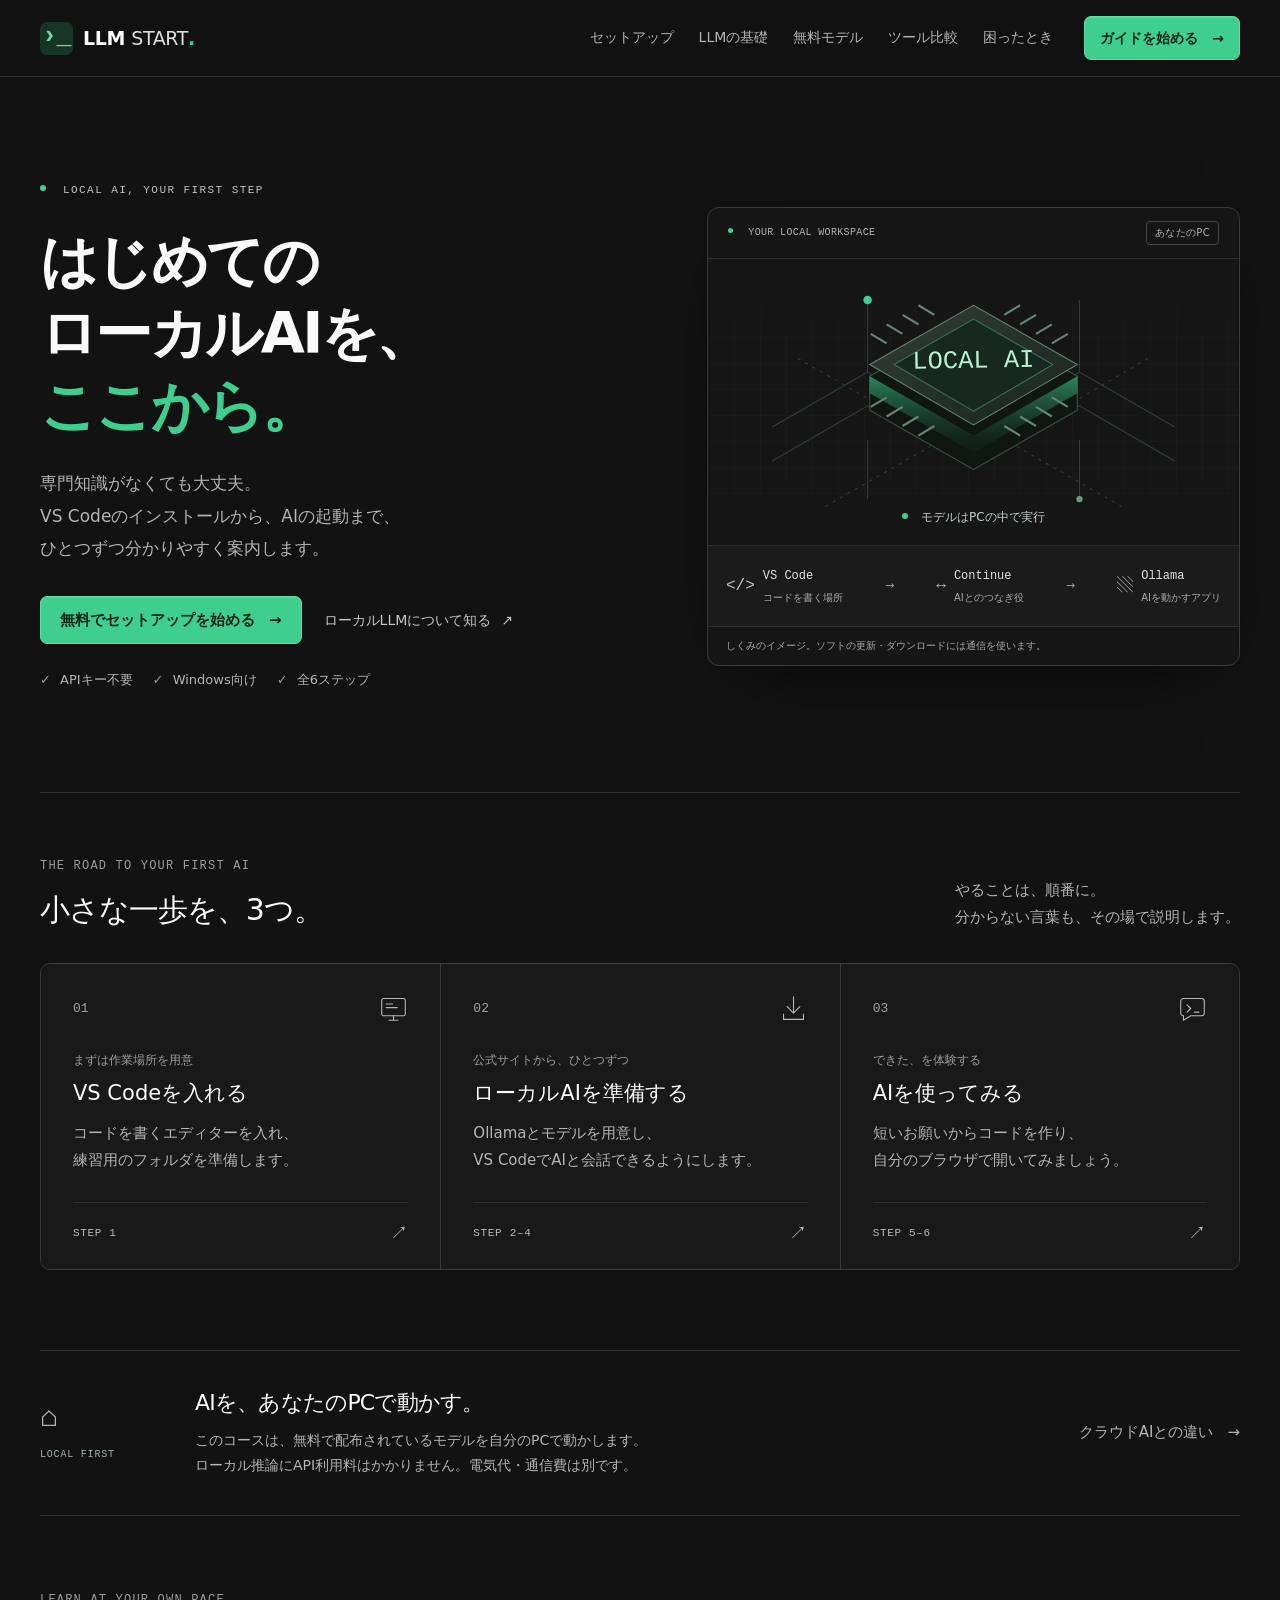
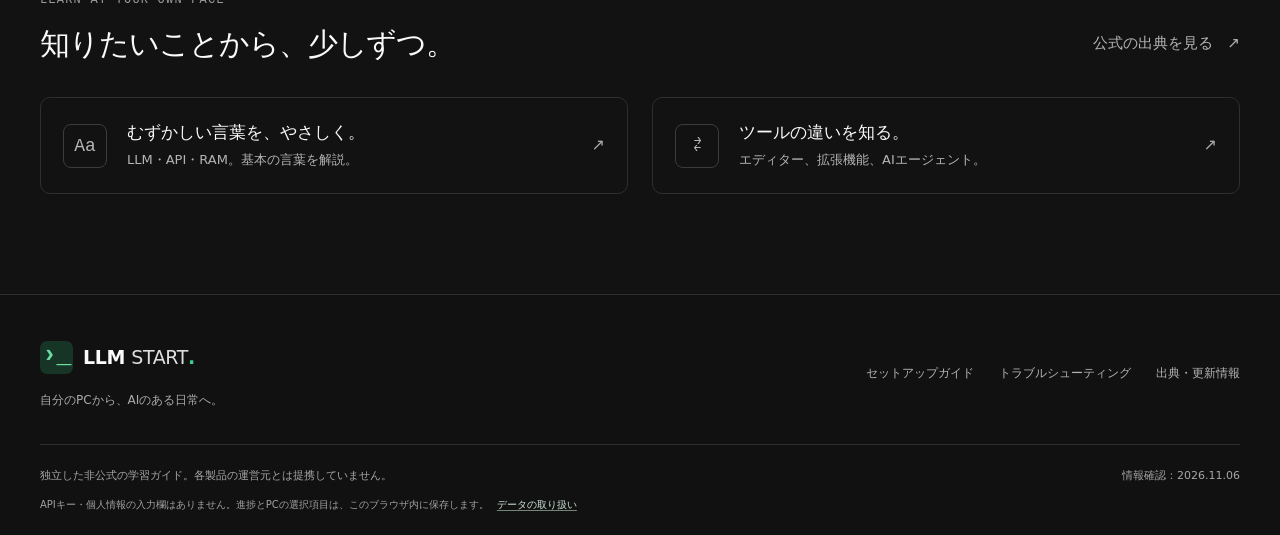
==== commit 7b42c9d3: "Start the setup guide with VS Code installation" ====
--- a/index.html
+++ b/index.html
@@ -3,16 +3,16 @@
 <head>
   <meta charset="utf-8">
   <meta name="viewport" content="width=device-width, initial-scale=1">
-  <meta name="description" content="PCの確認からAIでコードを作るまで。Windows向けの無料ローカルLLM導入ガイド。">
+  <meta name="description" content="VS Codeの導入からAIでコードを作るまで。Windows向けの無料ローカルLLM導入ガイド。">
   <meta name="theme-color" content="#121212">
   <meta http-equiv="Content-Security-Policy" content="default-src 'self'; script-src 'self'; style-src 'self'; img-src 'self' data:; connect-src 'none'; font-src 'self'; object-src 'none'; base-uri 'none'; form-action 'none'">
   <meta name="referrer" content="strict-origin-when-cross-origin">
   <link rel="icon" href="assets/favicon.svg" type="image/svg+xml">
-  <link rel="stylesheet" href="assets/style.css?v=3">
+  <link rel="stylesheet" href="assets/style.css?v=4">
   <title>はじめてのローカルAIを、ここから。 — LLM START</title>
   <script src="assets/catalog.js" defer></script>
-  <script src="assets/core.js?v=3" defer></script>
-  <script src="assets/app.js?v=3" defer></script>
+  <script src="assets/core.js?v=4" defer></script>
+  <script src="assets/app.js?v=4" defer></script>
 </head>
 <body data-page="index">
   <a class="skip-link" href="#main">本文へスキップ</a>
@@ -26,7 +26,7 @@
         <a href="models.html" data-nav="models">無料モデル</a>
         <a href="compare.html" data-nav="compare">ツール比較</a>
         <a href="faq.html" data-nav="faq">困ったとき</a>
-        <a class="button button-small button-primary nav-cta" href="guide.html#step-1" data-start>ガイドを始める <span aria-hidden="true">→</span></a>
+        <a class="button button-small button-primary nav-cta" href="guide.html#step-3" data-start>ガイドを始める <span aria-hidden="true">→</span></a>
       </nav>
     </div>
   </header>
@@ -36,9 +36,9 @@
     <div class="hero-copy">
       <p class="eyebrow"><span class="status-dot" aria-hidden="true"></span> LOCAL AI, YOUR FIRST STEP</p>
       <h1 id="hero-title">はじめての<br>ローカルAIを、<br><span>ここから。</span></h1>
-      <p class="hero-description">専門知識がなくても大丈夫。<br>PCの確認からインストール、AIの起動まで、<br class="desktop-break">ひとつずつ分かりやすく案内します。</p>
-      <div class="hero-actions"><a class="button button-primary" href="guide.html#step-1">無料でセットアップを始める <span aria-hidden="true">→</span></a><a class="hero-secondary" href="learn.html">ローカルLLMについて知る <span aria-hidden="true">↗</span></a></div>
-      <ul class="hero-notes" aria-label="基本コースの特徴"><li><span aria-hidden="true">✓</span> APIキー不要</li><li><span aria-hidden="true">✓</span> Windows向け</li><li><span aria-hidden="true">✓</span> 全7ステップ</li></ul>
+      <p class="hero-description">専門知識がなくても大丈夫。<br>VS Codeのインストールから、AIの起動まで、<br class="desktop-break">ひとつずつ分かりやすく案内します。</p>
+      <div class="hero-actions"><a class="button button-primary" href="guide.html#step-3">無料でセットアップを始める <span aria-hidden="true">→</span></a><a class="hero-secondary" href="learn.html">ローカルLLMについて知る <span aria-hidden="true">↗</span></a></div>
+      <ul class="hero-notes" aria-label="基本コースの特徴"><li><span aria-hidden="true">✓</span> APIキー不要</li><li><span aria-hidden="true">✓</span> Windows向け</li><li><span aria-hidden="true">✓</span> 全6ステップ</li></ul>
     </div>
     <figure class="local-scene">
       <div class="scene-top"><span><span class="status-dot" aria-hidden="true"></span> YOUR LOCAL WORKSPACE</span><span class="scene-device">あなたのPC</span></div>
@@ -61,13 +61,13 @@
       <figcaption>しくみのイメージ。ソフトの更新・ダウンロードには通信を使います。</figcaption>
     </figure>
   </section>
-  <div class="wrap resume-banner" id="home-resume" hidden><div><span class="status-dot" aria-hidden="true"></span><strong>前回の続きから始められます。</strong><p><span data-progress-count>0</span> / 7 ステップ完了。進捗はこのブラウザに保存されています。</p></div><a class="button button-secondary" href="guide.html" data-resume>続きから再開 <span aria-hidden="true">→</span></a></div>
+  <div class="wrap resume-banner" id="home-resume" hidden><div><span class="status-dot" aria-hidden="true"></span><strong>前回の続きから始められます。</strong><p><span data-progress-count>0</span> / 6 ステップ完了。進捗はこのブラウザに保存されています。</p></div><a class="button button-secondary" href="guide.html" data-resume>続きから再開 <span aria-hidden="true">→</span></a></div>
   <section class="path-section wrap" aria-labelledby="path-title">
     <div class="section-heading"><div><p class="eyebrow">THE ROAD TO YOUR FIRST AI</p><h2 id="path-title">小さな一歩を、3つ。</h2></div><p>やることは、順番に。<br>分からない言葉も、その場で説明します。</p></div>
     <div class="path-grid">
-      <a class="path-card" href="guide.html#step-1"><div class="path-card-top"><span class="path-number">01</span><svg viewBox="0 0 32 32" aria-hidden="true"><rect x="3" y="5" width="26" height="19" rx="2"/><path d="M11 29h10M16 24v5M8 11h7M8 15h12"/></svg></div><p class="card-kicker">まずは準備から</p><h3>PCを確認する</h3><p>メモリやGPUを調べて、<br>無理なく動くAIを見つけましょう。</p><span class="card-link">STEP 1 <span aria-hidden="true">↗</span></span></a>
-      <a class="path-card" href="guide.html#step-3"><div class="path-card-top"><span class="path-number">02</span><svg viewBox="0 0 32 32" aria-hidden="true"><path d="M16 3v18m-7-7 7 7 7-7M5 22v6h22v-6"/></svg></div><p class="card-kicker">公式サイトから、ひとつずつ</p><h3>必要なソフトを入れる</h3><p>VS CodeとOllamaを入れて、<br>AIを使う場所を整えます。</p><span class="card-link">STEP 2–5 <span aria-hidden="true">↗</span></span></a>
-      <a class="path-card" href="guide.html#step-7"><div class="path-card-top"><span class="path-number">03</span><svg viewBox="0 0 32 32" aria-hidden="true"><path d="M6 5h20a3 3 0 0 1 3 3v13a3 3 0 0 1-3 3H14l-8 5v-5a3 3 0 0 1-3-3V8a3 3 0 0 1 3-3zM10 12l4 4-4 4m8 0h5"/></svg></div><p class="card-kicker">できた、を体験する</p><h3>AIを使ってみる</h3><p>短いお願いからコードを作り、<br>自分のブラウザで開いてみましょう。</p><span class="card-link">STEP 6–7 <span aria-hidden="true">↗</span></span></a>
+      <a class="path-card" href="guide.html#step-3"><div class="path-card-top"><span class="path-number">01</span><svg viewBox="0 0 32 32" aria-hidden="true"><rect x="3" y="5" width="26" height="19" rx="2"/><path d="M11 29h10M16 24v5M8 11h7M8 15h12"/></svg></div><p class="card-kicker">まずは作業場所を用意</p><h3>VS Codeを入れる</h3><p>コードを書くエディターを入れ、<br>練習用のフォルダを準備します。</p><span class="card-link">STEP 1 <span aria-hidden="true">↗</span></span></a>
+      <a class="path-card" href="guide.html#step-4"><div class="path-card-top"><span class="path-number">02</span><svg viewBox="0 0 32 32" aria-hidden="true"><path d="M16 3v18m-7-7 7 7 7-7M5 22v6h22v-6"/></svg></div><p class="card-kicker">公式サイトから、ひとつずつ</p><h3>ローカルAIを準備する</h3><p>Ollamaとモデルを用意し、<br>VS CodeでAIと会話できるようにします。</p><span class="card-link">STEP 2–4 <span aria-hidden="true">↗</span></span></a>
+      <a class="path-card" href="guide.html#step-7"><div class="path-card-top"><span class="path-number">03</span><svg viewBox="0 0 32 32" aria-hidden="true"><path d="M6 5h20a3 3 0 0 1 3 3v13a3 3 0 0 1-3 3H14l-8 5v-5a3 3 0 0 1-3-3V8a3 3 0 0 1 3-3zM10 12l4 4-4 4m8 0h5"/></svg></div><p class="card-kicker">できた、を体験する</p><h3>AIを使ってみる</h3><p>短いお願いからコードを作り、<br>自分のブラウザで開いてみましょう。</p><span class="card-link">STEP 5–6 <span aria-hidden="true">↗</span></span></a>
     </div>
   </section>
   <section class="local-intro wrap" aria-labelledby="local-title"><div class="local-intro-label"><span class="outline-icon" aria-hidden="true">⌂</span><span>LOCAL FIRST</span></div><div><h2 id="local-title">AIを、あなたのPCで動かす。</h2><p>このコースは、無料で配布されているモデルを自分のPCで動かします。<br>ローカル推論にAPI利用料はかかりません。電気代・通信費は別です。</p></div><a class="text-link" href="learn.html#local-cloud">クラウドAIとの違い <span aria-hidden="true">→</span></a></section>
@@ -75,7 +75,7 @@
 </main>
 
   <footer class="site-footer">
-    <div class="wrap footer-main"><div><a class="brand" href="index.html"><span class="brand-symbol" aria-hidden="true">›_</span><span>LLM <b>START</b><span class="brand-period">.</span></span></a><p>自分のPCから、AIのある日常へ。</p></div><nav aria-label="フッターナビゲーション"><a href="guide.html#step-1">セットアップガイド</a><a href="faq.html">トラブルシューティング</a><a href="sources.html">出典・更新情報</a></nav></div>
+    <div class="wrap footer-main"><div><a class="brand" href="index.html"><span class="brand-symbol" aria-hidden="true">›_</span><span>LLM <b>START</b><span class="brand-period">.</span></span></a><p>自分のPCから、AIのある日常へ。</p></div><nav aria-label="フッターナビゲーション"><a href="guide.html#step-3">セットアップガイド</a><a href="faq.html">トラブルシューティング</a><a href="sources.html">出典・更新情報</a></nav></div>
     <div class="wrap footer-bottom"><p>独立した非公式の学習ガイド。各製品の運営元とは提携していません。</p><p>情報確認：<time datetime="2026-11-06">2026.11.06</time></p></div>
     <p class="wrap privacy-line">APIキー・個人情報の入力欄はありません。進捗とPCの選択項目は、このブラウザ内に保存します。<a href="sources.html#privacy">データの取り扱い</a></p>
   </footer>
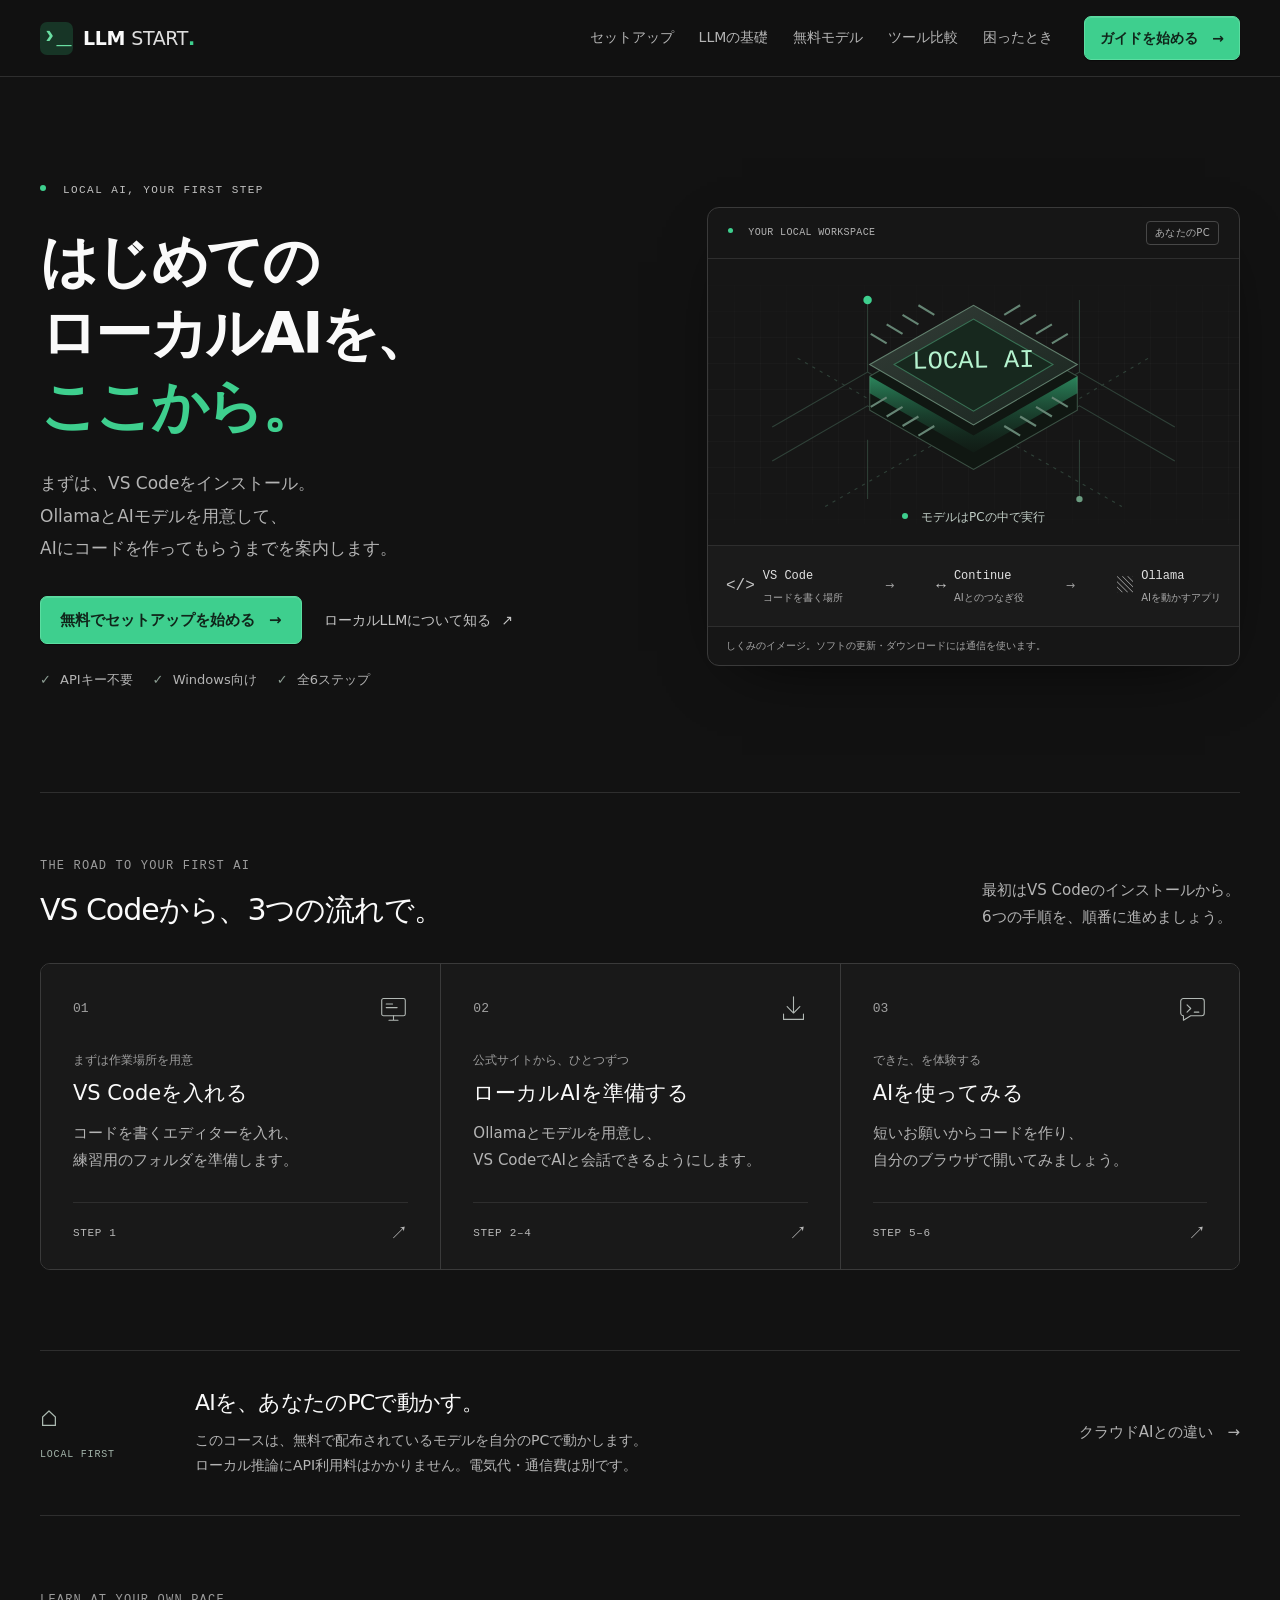
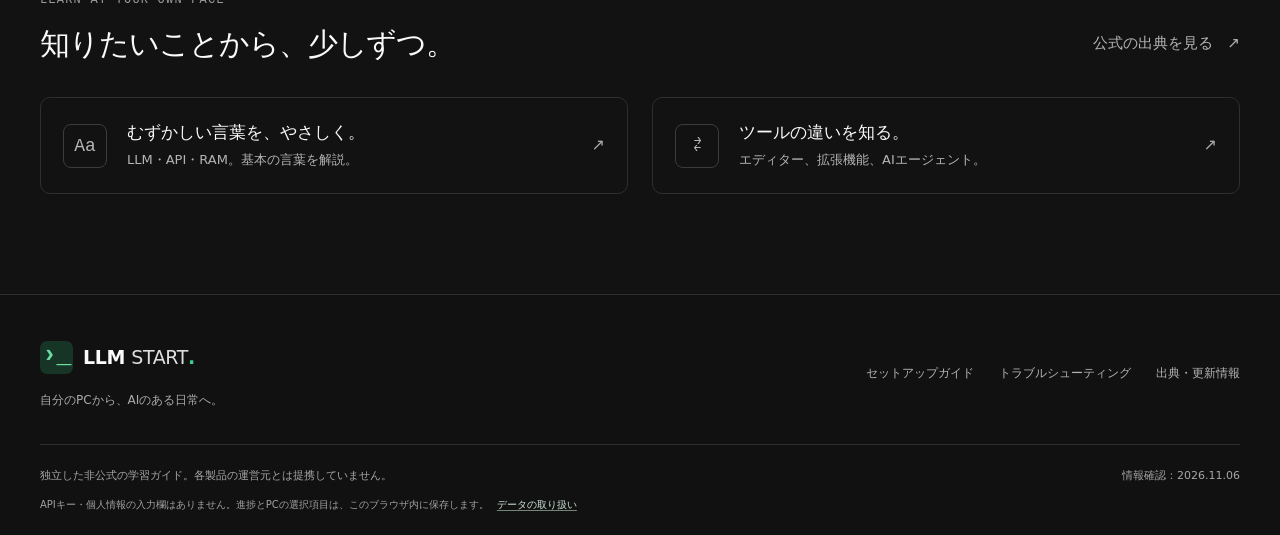
==== commit afa96c94: "Clarify VS Code start and current Ollama download steps" ====
--- a/index.html
+++ b/index.html
@@ -3,7 +3,7 @@
 <head>
   <meta charset="utf-8">
   <meta name="viewport" content="width=device-width, initial-scale=1">
-  <meta name="description" content="VS Codeの導入からAIでコードを作るまで。Windows向けの無料ローカルLLM導入ガイド。">
+  <meta name="description" content="まずはVS Codeをインストール。OllamaとAIモデルを準備して、AIでコードを作るまでを6ステップで案内するWindows向けガイド。">
   <meta name="theme-color" content="#121212">
   <meta http-equiv="Content-Security-Policy" content="default-src 'self'; script-src 'self'; style-src 'self'; img-src 'self' data:; connect-src 'none'; font-src 'self'; object-src 'none'; base-uri 'none'; form-action 'none'">
   <meta name="referrer" content="strict-origin-when-cross-origin">
@@ -36,7 +36,7 @@
     <div class="hero-copy">
       <p class="eyebrow"><span class="status-dot" aria-hidden="true"></span> LOCAL AI, YOUR FIRST STEP</p>
       <h1 id="hero-title">はじめての<br>ローカルAIを、<br><span>ここから。</span></h1>
-      <p class="hero-description">専門知識がなくても大丈夫。<br>VS Codeのインストールから、AIの起動まで、<br class="desktop-break">ひとつずつ分かりやすく案内します。</p>
+      <p class="hero-description">まずは、VS Codeをインストール。<br>OllamaとAIモデルを用意して、<br class="desktop-break">AIにコードを作ってもらうまでを案内します。</p>
       <div class="hero-actions"><a class="button button-primary" href="guide.html#step-3">無料でセットアップを始める <span aria-hidden="true">→</span></a><a class="hero-secondary" href="learn.html">ローカルLLMについて知る <span aria-hidden="true">↗</span></a></div>
       <ul class="hero-notes" aria-label="基本コースの特徴"><li><span aria-hidden="true">✓</span> APIキー不要</li><li><span aria-hidden="true">✓</span> Windows向け</li><li><span aria-hidden="true">✓</span> 全6ステップ</li></ul>
     </div>
@@ -63,7 +63,7 @@
   </section>
   <div class="wrap resume-banner" id="home-resume" hidden><div><span class="status-dot" aria-hidden="true"></span><strong>前回の続きから始められます。</strong><p><span data-progress-count>0</span> / 6 ステップ完了。進捗はこのブラウザに保存されています。</p></div><a class="button button-secondary" href="guide.html" data-resume>続きから再開 <span aria-hidden="true">→</span></a></div>
   <section class="path-section wrap" aria-labelledby="path-title">
-    <div class="section-heading"><div><p class="eyebrow">THE ROAD TO YOUR FIRST AI</p><h2 id="path-title">小さな一歩を、3つ。</h2></div><p>やることは、順番に。<br>分からない言葉も、その場で説明します。</p></div>
+    <div class="section-heading"><div><p class="eyebrow">THE ROAD TO YOUR FIRST AI</p><h2 id="path-title">VS Codeから、3つの流れで。</h2></div><p>最初はVS Codeのインストールから。<br>6つの手順を、順番に進めましょう。</p></div>
     <div class="path-grid">
       <a class="path-card" href="guide.html#step-3"><div class="path-card-top"><span class="path-number">01</span><svg viewBox="0 0 32 32" aria-hidden="true"><rect x="3" y="5" width="26" height="19" rx="2"/><path d="M11 29h10M16 24v5M8 11h7M8 15h12"/></svg></div><p class="card-kicker">まずは作業場所を用意</p><h3>VS Codeを入れる</h3><p>コードを書くエディターを入れ、<br>練習用のフォルダを準備します。</p><span class="card-link">STEP 1 <span aria-hidden="true">↗</span></span></a>
       <a class="path-card" href="guide.html#step-4"><div class="path-card-top"><span class="path-number">02</span><svg viewBox="0 0 32 32" aria-hidden="true"><path d="M16 3v18m-7-7 7 7 7-7M5 22v6h22v-6"/></svg></div><p class="card-kicker">公式サイトから、ひとつずつ</p><h3>ローカルAIを準備する</h3><p>Ollamaとモデルを用意し、<br>VS CodeでAIと会話できるようにします。</p><span class="card-link">STEP 2–4 <span aria-hidden="true">↗</span></span></a>
